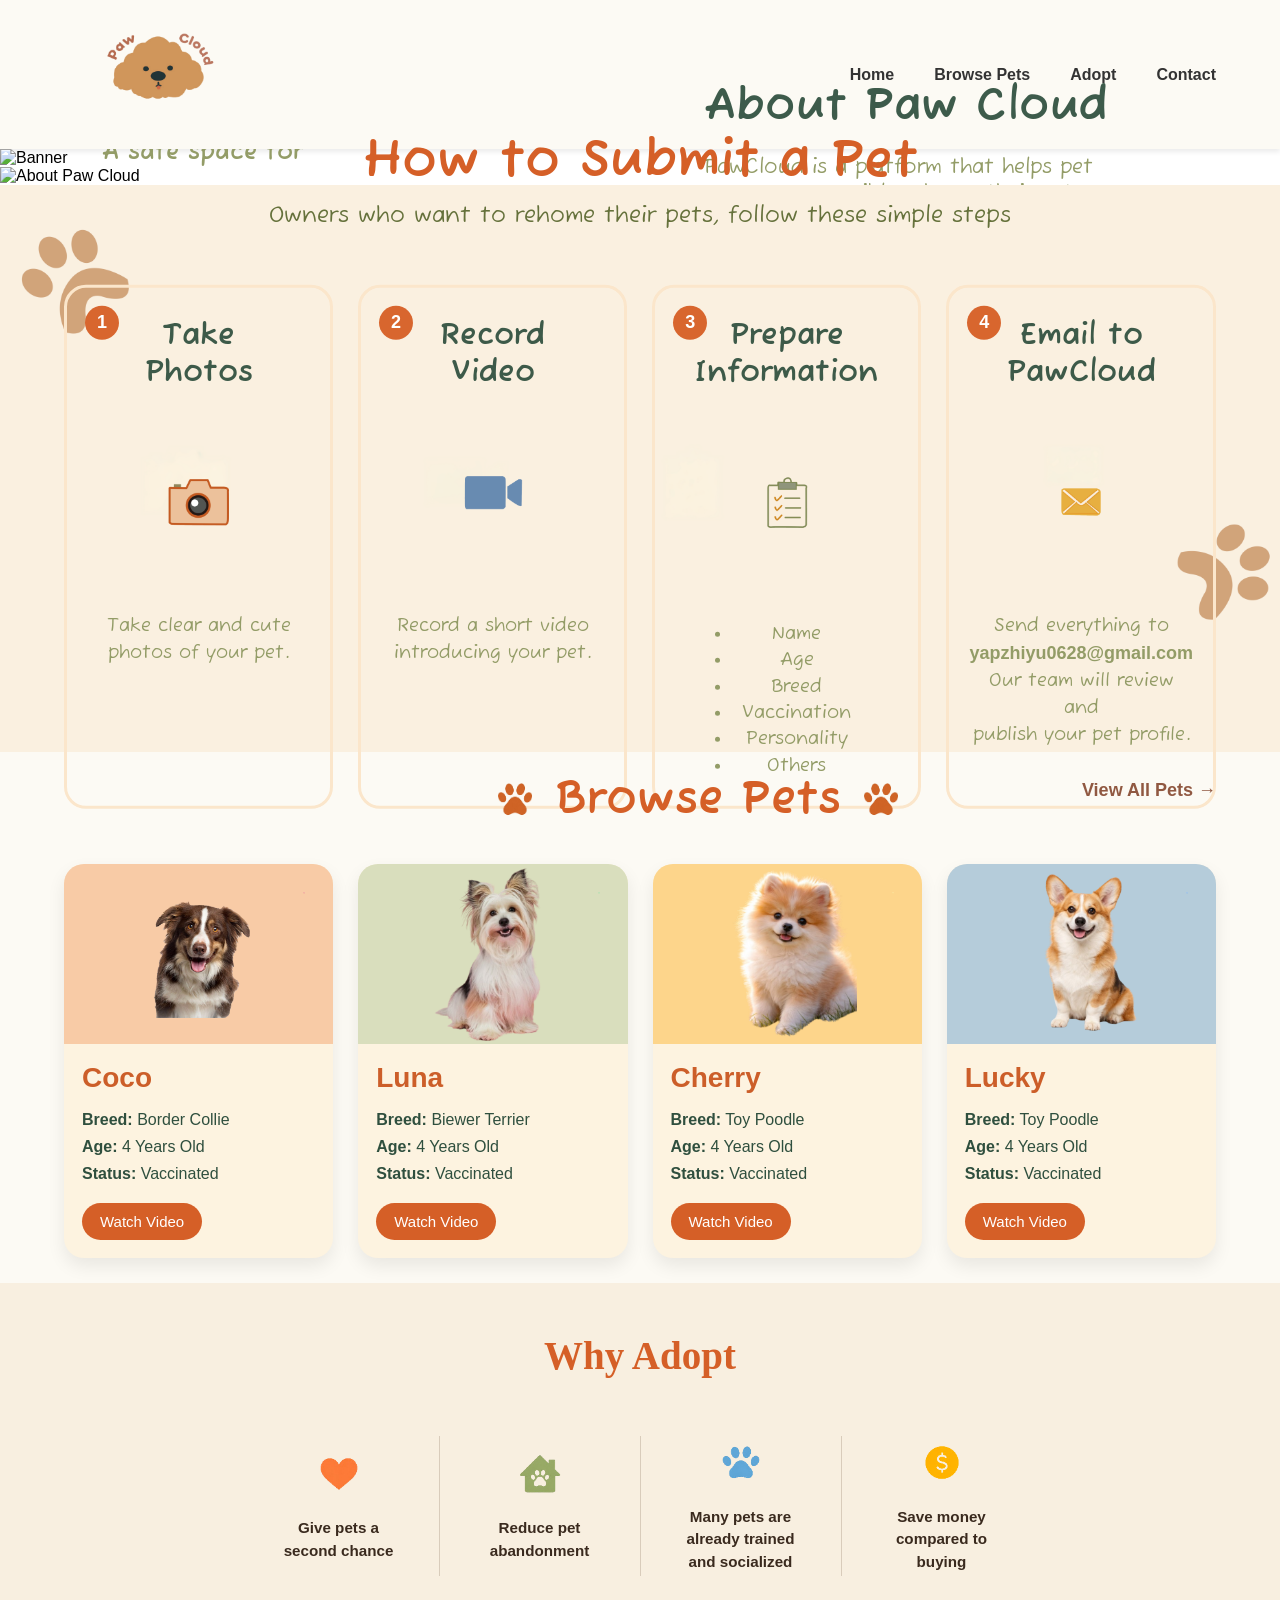
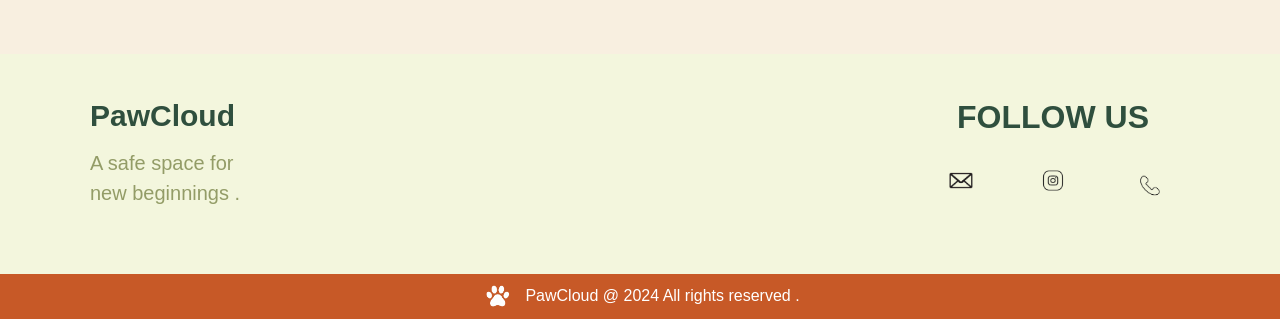
==== index.html @ f356505a "Update index.html" ====
<!doctype html>
<html lang="en">
<head>
	<meta charset="utf-8"/>
    <meta name="viewport" content="width=device-width, initial-scale=1.0">
	<link href="https://fonts.googleapis.com/css2?family=Fuzzy+Bubbles:wght@400;700&family=Rubik+Bubbles&display=swap" rel="stylesheet">
	<title>Paw Cloud</title>
   <link rel="stylesheet" href="Style.css">
</head>

<body>
<header>

    <div class="logo">
        <img src="LOGO.png" alt="logo">
    </div>
    <nav>
        <ul>
            <li><a href="#home">Home</a></li>
            <li><a href="#about">Browse Pets</a></li>
            <li><a href="#adopt">Adopt</a></li>
            <li><a href="#contact">Contact</a></li>
        </ul>
    </nav>
</header>

<!---------- First Part ----------!>
 <section class="hero" id="home">
    <img src="Banner.jpg" alt="Banner" class="hero-image">
    <div class="hero-content">
        <h1>Paw Cloud</h1>
        <p>A safe space for <br/>new beginnings.</p>
        <div class="hero-btn">
            <a href="#" class="browse-btn">Browse Pets</a>
            <a href="mailto:yapzhiyu0628@gmail.com" class="submit-btn">Submit a Pet</a>
        </div>
    </div>
</section>

<!---------- Second Part ----------!>
<section class="about"id="about">
    <img src="Second.jpg" alt="About Paw Cloud">
    <div class="about-content">
        <h2>About Paw Cloud</h2>
        <p>
            PawCloud is a platform that helps pet<br/>
			owners responsibly rehome their pets.<br/>
			Instead of abandoning pets , we help<br/>
			connect them to new loving families.
        </p>
    </div>
</section>

<!---------- Third Part ----------!>
<section class="submit-pet" id="adopt">
    <img src="Third.png" alt="Submit Background" class="submit-bg">

    <div class="submit-content">
        <h2>How to Submit a Pet</h2>
        <p class="subtitle">
            Owners who want to rehome their pets, follow these simple steps
        </p>

        <div class="submit-cards">
            <div class="submit-card">
                <div class="step">1</div>
                <h3>Take<br>Photos</h3>
                <img src="camera.png" alt="Camera">
                <p>
                    Take clear and cute<br/>
					photos of your pet.
                </p>

            </div>

            <div class="submit-card">
                <div class="step">2</div>
                <h3>Record<br>Video</h3>
                <img src="video.png" alt="Video">
                <p>
                    Record a short video<br/>
					introducing your pet.
                </p>
            </div>

            <div class="submit-card">
                <div class="step">3</div>
                <h3>Prepare<br>Information</h3>
                <img src="form.png" alt="Form">
                <ul>
                    <li>Name</li>
                    <li>Age</li>
                    <li>Breed</li>
                    <li>Vaccination</li>
                    <li>Personality</li>
                    <li>Others</li>
                </ul>
            </div>

            <div class="submit-card">
                <div class="step">4</div>
                <h3>Email to<br/>PawCloud</h3>
                <img src="email.png" alt="Email">
                <p class="email">
                    Send everything to
                    <br/>
					<a href="mailto:yapzhiyu0628@gmail.com">
                    yapzhiyu0628@gmail.com</a>
                </p>

                <p>
                    Our team will review and<br/>
					publish your pet profile.
                </p>
            </div>

        </div>
    </div>
</section>

<!---------- Fourth Part ----------!>
<section class="browse-pets">
<div class="browse-container">
    <div class="browse-header">
        <div class="title">
            <img src="paw.png" alt="paw">
            <h2>Browse Pets</h2>
            <img src="paw.png" alt="paw">
        </div>

        <a href="allpets.html" class="view-all">
            View All Pets →
        </a>
    </div>

    <div class="pet-container">

        <div class="pet-card">
            <div class="pet-image coco">
                <img src="heart1.png" class="love-icon" alt="love">
                <img src="coco.png" class="dog-img" alt="Coco">
            </div>

            <div class="pet-info">
                <h3>Coco</h3>
                <p><strong>Breed:</strong> Border Collie</p>
                <p><strong>Age:</strong> 4 Years Old</p>
                <p><strong>Status:</strong> Vaccinated</p>
                <a href="YOUR_VIDEO_LINK" target="_blank" class="watch-btn">
                    Watch Video
                </a>				
            </div>
        </div>

        <div class="pet-card">
            <div class="pet-image luna">

                <img src="heart2.png" class="love-icon" alt="love">
                <img src="luna.png" class="dog-img" alt="Luna">
            </div>

            <div class="pet-info">
                <h3>Luna</h3>
                <p><strong>Breed:</strong> Biewer Terrier</p>
                <p><strong>Age:</strong> 4 Years Old</p>
                <p><strong>Status:</strong> Vaccinated</p>
                <a href="YOUR_VIDEO_LINK" target="_blank" class="watch-btn">
                    Watch Video
                </a>				
            </div>
        </div>

        <div class="pet-card">
            <div class="pet-image beary">
                <img src="heart3.png" class="love-icon" alt="love">
                <img src="beary.png" class="dog-img" alt="beary">
            </div>

            <div class="pet-info">
                <h3>Cherry</h3>
                <p><strong>Breed:</strong> Toy Poodle</p>
                <p><strong>Age:</strong> 4 Years Old</p>
                <p><strong>Status:</strong> Vaccinated</p>
                <a href="https://youtu.be/uJPkQ1cREfA?si=dCvbia35GSRGeK9K" target="_blank" class="watch-btn">
                    Watch Video
                </a>
            </div>
        </div>

        <div class="pet-card">
            <div class="pet-image lucky">
                <img src="heart4.png" class="love-icon" alt="love">
                <img src="lucky.png" class="dog-img" alt="Lucky">
            </div>

            <div class="pet-info">
                <h3>Lucky</h3>
                <p><strong>Breed:</strong> Toy Poodle</p>
                <p><strong>Age:</strong> 4 Years Old</p>
                <p><strong>Status:</strong> Vaccinated</p>
                <a href="YOUR_VIDEO_LINK" target="_blank" class="watch-btn">
                    Watch Video
                </a>				
            </div>

        </div>
		</div>
    </div>
</section>

<!---------- Fifth Part ----------!>
<section class="why-adopt-section">
    <h2 class="why-adopt-title">Why Adopt</h2>

    <div class="reasons-row">

      <div class="reason-card">
        <div class="icon-wrap icon-heart">
          <img src="Love.png" alt="Heart icon" class="reason-icon"/>
        </div>
        <p class="reason-text">Give pets a<br/>second chance</p>
      </div>

      <div class="divider"></div>
	  
      <div class="reason-card">
        <div class="icon-wrap icon-house">
          <img src="Home.png" alt="Home icon" class="reason-icon"/>
        </div>
        <p class="reason-text">Reduce pet<br/>abandonment</p>
      </div>

      <div class="divider"></div>
	  
      <div class="reason-card">
        <div class="icon-wrap icon-paw">
          <img src="paws.png" alt="Paw icon" class="reason-icon"/>
        </div>
        <p class="reason-text">
			Many pets are<br/>
			already trained<br/>
			and socialized
		</p>
      </div>

      <div class="divider"></div>

      <div class="reason-card">
        <div class="icon-wrap icon-money">
          <img src="money.png" alt="Money icon" class="reason-icon"/>
        </div>
        <p class="reason-text">Save money<br/>compared to<br/>buying</p>
      </div>

    </div>
  </section>
  
<!---------- Footer Part ----------!>
<footer id="contact">
    <div class="footer-content">

        <div class="footer-left">
            <h2>PawCloud</h2>
            <p>
                A safe space for<br>
                new beginnings .
            </p>
        </div>

        <div class="footer-right">
            <h3>FOLLOW US</h3>
            <div class="social-icons">
                <a href="mailto:yapzhiyu0628@gmail.com">
                    <img src="mail.png" alt="Email">
                </a>
                <a href="https://www.instagram.com/paw.cloud" target="_blank">
                    <img src="insta.png" alt="Instagram">
                </a>
                <a href="tel:+601153580123">
                    <img src="phone.png" alt="Phone">
                </a>
            </div>
        </div>
    </div>

    <div class="copyright">
        <img src="Footer.png" alt="paw">
        <p>PawCloud @ 2024 All rights reserved .</p>
    </div>
</footer>

</body>
</html>
---- Style.css ----
*{
    margin:0;
    padding:0;
    box-sizing:border-box;
    font-family:'Poppins',sans-serif;
}

body{
	font-family:'Fuzzy Bubbles',cursive;
}

header{
    width:100%;
    display:flex;
    justify-content:space-between;
    align-items:center;
    padding:2px 5%;
    background:#FCFAF4;
    position:sticky;
    box-shadow:0 3px 5px rgba(0,0,0,.08);
}

.logo img{
    width:200px;
}

nav ul{
    display:flex;
    list-style:none;
}

nav ul li{
    margin-left:40px;
}

nav ul li a{
    text-decoration:none;
    color:#333;
    font-weight:600;
    transition:.3s;
}

nav ul li a:hover{
    color:#D97706;
}





/* ===================== */
/*   HERO                */
/* ===================== */

.hero{ 
	position: relative;
	width: 100%; 
	overflow: hidden; }

.hero-image{ 
	width: 100%;
	height: auto;
	display: block; }

.hero-content{ 
	position: absolute; 
	top: 50%; 
	left: 8%; 
	transform: translateY(-50%);
	color: white; max-width: 450px; 
}

.hero h1{
	font-family:"Rubik Bubbles", cursive;
	font-style:bold;
	color:#CA6028;
    font-size: 70px;
    margin-bottom: 20px;
}

.hero p{
    font-family:'Fuzzy Bubbles',cursive;
	font-weight:700;
	color:#939C67;
    font-size: 24px;
    margin-bottom: 35px;
    line-height: 1.;
}

.hero-btn{
    display: flex;
    gap: 20px;
}

.browse-btn{
    background:#FFD668;
    color:#444;
    padding:15px 35px;
    border-radius:40px;
    font-size:18px;
    font-weight:600;
    transition:.3s;
}

.browse-btn:hover{
    transform:translateY(-3px);
    background:#ffcb43;
}

.submit-btn{
    background:#FFD668;
    color:#444;
    padding:15px 35px;
    border-radius:40px;
    font-size:18px;
    font-weight:600;
    transition:.3s;
}

.submit-btn:hover{
    transform:translateY(-3px);
    background:#ffcb43;
}

/* ===================== */
/*   About               */
/* ===================== */


.about{
    position:relative;
    width:100%;
}

.about img{
    width:100%;
    display:block;
}

.about-content{
    position:absolute;
    top:50%;
    right:10%;
    transform:translateY(-50%);
    width:35%;
}

.about-content h2{
    font-family:'Fuzzy Bubbles',cursive;	
    font-size:45px;
    color:#2F4F3EEE;
    margin-bottom:20px;
}

.about-content p{
    font-family:'Fuzzy Bubbles',cursive;
    font-size:20px;
    line-height:1.3;
    color:#939C67;
    margin-bottom:15px;
}



/* ===================== */
/*     How To Submit     */
/* ===================== */

.submit-pet{
    position:relative;
    width:100%;
}

.submit-bg{
    width:100%;
    margin-left:0;
    display:block;
}

.submit-content{
    position:absolute;
    top:50%;
    left:50%;
    transform:translate(-50%,-50%);
    width:92%;
    text-align:center;
}

.submit-content h2{
    font-family:'Fuzzy Bubbles',cursive;
    font-size:56px;
    color:#D55F27;
    margin-bottom:10px;
}

.subtitle{
    font-family:'Fuzzy Bubbles',cursive;
    font-size:22px;
    color:#65713B;
    margin-bottom:40px;
}

/* 卡片 */

.submit-cards{
    display:flex;
    justify-content:center;
    gap:28px;
}

.submit-card{
    position:relative;
    width:24%;
    min-height:400px;
    border:3px solid #FBE6CB;
    border-radius:25px;
    padding:22px 25px 28px;
    background:transparent;
    transition:.3s;

    display:flex;
    flex-direction:column;
    align-items:center;
}

.submit-card:hover{
    transform:translateY(-8px);
}

/* 数字 */

.step{
    position:absolute;
    top:18px;
    left:18px;
    width:46px;
    height:46px;
    background:#D8662E;
    color:#fff;
    border-radius:50%;
    display:flex;
    justify-content:center;
    align-items:center;
    font-size:24px;
    font-weight:bold;
}

/* 标题 */

.submit-card h3{
    font-family:'Fuzzy Bubbles',cursive;
    color:#2F4F3E;
    font-size:31px;
    line-height:1.25;
    margin-top:6px;
    margin-bottom:0;
}

/* 图标 */

.submit-card img{
    width:180px;
    height:180px;
    object-fit:contain;
    display:block;
    margin:-12px auto -10px;
}

/* 内文 */

.submit-card p{
    font-family:'Fuzzy Bubbles',cursive;
    color:#939C67;
    font-size:18px;
    line-height:1.45;
    margin:0;
}

/* Email */

.email{
    margin-top:0;
    margin-bottom:10px;
}

.email a{
    color:#939C67;
    font-weight:bold;
    text-decoration:none;
}

.email a:hover{
    text-decoration:underline;
}

/* List */

.submit-card ul{
    width:170px;
    margin-top:-5px;
    padding-left:20px;
    text-align:left;
    color:#939C67;
    font-family:'Fuzzy Bubbles',cursive;
    font-size:18px;
    line-height:1.5;
}

.submit-card li{
    margin-bottom:3px;
}

/* ===================== */
/*      Browse Pets      */
/* ===================== */
.browse-pets{
	background:#FCFAF4;
    width:100%;
    font-family:'Fuzzy Bubbles',cursive;
}

.browse-container{
    width:90%;
    margin:auto;
}

.browse-header{
    position:relative;
    display:flex;
    justify-content:center;
    align-items:center;
    margin-bottom:35px;
}

.title{
    display:flex;
    justify-content:center;
    align-items:center;
    gap:15px;

    padding-top:20px;
}

.title img{
    width:50px;
}

.title h2{
    font-family:'Fuzzy Bubbles',cursive;
    font-size:46px;
    color:#D55F27;
}

.view-all{
    position:absolute;
    right:0;
    text-decoration:none;
    color:#905841;
    font-size:18px;
    font-weight:bold;
    transition:.3s;
}

.view-all:hover{
    color:#D55F27;
}

.pet-container{
    display:flex;
    justify-content:space-between;
    gap:25px;
	padding-bottom:25px;
}

.pet-card{
    width:100%;
    background:#FDF3E0;
    border-radius:20px;
    transition:.3s;
    box-shadow:0 8px 18px rgba(0,0,0,.08);
	overflow:hidden;
}

.pet-card:hover{
    transform:translateY(-8px);
}

.pet-image{
    position:relative;
    height:180px;
    display:flex;
    justify-content:center;
    align-items:center;
	overflow:visible;
}

.coco{
    background:#F8CBA6;
}

.luna{
    background:#D9DEBD;
}

.beary{
    background:#FDD58B;
}

.lucky{
    background:#B5CCDA;
}

.dog-img{
    width:140px;
	position:relative;
	z-index:1;
}

.love-icon{
    position:absolute;
    top:15px;
    right:15px;
    width:28px;
    height:28px;
    z-index:20;
}

.pet-info{
    padding:18px;
}

.pet-info h3{
    color:#CC5E29;
    font-size:28px;
    margin-bottom:12px;
}

.pet-info p{
    color:#2F4F3E;
    font-size:16px;
    line-height:1.7;
}

.watch-btn{
    display:inline-block;
    margin-top:15px;
    background:#D55F27;
    color:white;
    padding:10px 18px;
    text-decoration:none;
    border-radius:30px;
    font-size:15px;
    transition:.3s;
}

.watch-btn:hover{
    background:#B94D1B;
}

/* ===================== */
/*       Why Adopt       */
/* ===================== */
.why-adopt-section {  
	background-color: #F8EFE0; 
	padding: 50px 60px 60px;
	}

.why-adopt-title {
	font-family:"Fuzzy Bubble", cursive;
	font-size:39px; 
	color:#D55F27; 
	text-align:center; 
	margin-bottom:40px; 
	}

.reasons-row {  
	display: flex; 
	align-items:center;
	justify-content:center; 
	gap: 0;
	}

.reason-card { 
	display: flex; 
	flex-direction: column;
	align-items: center; 
	justify-content: flex-start; 
	gap: 18px; 
	padding: 20px 40px; 
	text-align: center; 
	flex: 1; 
	max-width: 200px;
	}

.icon-wrap {
	width:100%;
	height:50px; 
	border-radius:50%;
	display:flex; 
	align-items: center; 
	justify-content: center;
	}

.reason-icon {
	width:250%;
	object-fit: contain;

	}

.reason-text {
	font-family: 'Nunito', sans-serif;
	font-size: 0.95rem;
	font-weight: 700;
	color: #3a2a1e;
	line-height: 1.5;
	}
	
.divider {
	width: 1px;
	height: 140px;
	background-color: #d9ccbb;
	flex-shrink: 0;
	}
	
/* ===================== */
/*        Footer         */
/* ===================== */	
footer{
    width:100%;
    margin-top:0;
}

.footer-content{
    background:#F3F6DD;
    display:flex;
    justify-content:space-between;
    align-items:flex-start;
    padding:45px 90px;
}

.footer-left h2{
    color:#2F4F3E;
    font-size:30px;
    margin-bottom:15px;
}

.footer-left p{
    color:#939C67;
    font-size:20px;
    line-height:1.5;
}

.footer-right{
    text-align:center;
}

.footer-right h3{
    color:#2F4F3E;
    font-size:32px;
}

.social-icons{
    display:flex;
    gap:2px;
    justify-content:center;
}

.social-icons img{
    width:90px;
   transition:.3s;
}

.social-icons img:hover{
    transform:scale(1.15);
}

.copyright{
    background:#C75927;
    height:45px;
    display:flex;
    justify-content:center;
    align-items:center;
    gap:10px;
}

.copyright img{
    width:35px;
}

.copyright p{
    color:white;
    font-size:16px;
}

*{
    margin:0;
    padding:0;
    box-sizing:border-box;
    font-family:'Poppins',sans-serif;
}

body{
	font-family:'Fuzzy Bubbles',cursive;
}

header{
    width:100%;
    display:flex;
    justify-content:space-between;
    align-items:center;
    padding:2px 5%;
    background:#FCFAF4;
    position:sticky;
    box-shadow:0 3px 5px rgba(0,0,0,.08);
}

.logo img{
    width:200px;
}

nav ul{
    display:flex;
    list-style:none;
}

nav ul li{
    margin-left:40px;
}

nav ul li a{
    text-decoration:none;
    color:#333;
    font-weight:600;
    transition:.3s;
}

nav ul li a:hover{
    color:#D97706;
}



/* ===================== */
/*    allpet   */
/* ===================== */



/* ===================== */
/*   HERO                */
/* ===================== */


.hero{
    position: relative;
    width: 100%;
    overflow: hidden;
}

.hero-image{
    width: 100%;
    height: auto;
    display: block;
}

.hero-content{
    position: absolute;
    top: 50%;
    left: 8%;
    transform: translateY(-50%);
    color: white;
    max-width: 450px;
}

.hero h1{
	font-family:"Rubik Bubbles", cursive;
	font-style:bold;
	color:#CA6028;
    font-size: 70px;
    margin-bottom: 20px;
}

.hero p{
    font-family:'Fuzzy Bubbles',cursive;
	font-weight:700;
	color:#939C67;
    font-size: 24px;
    margin-bottom: 35px;
    line-height: 1.;
}

.hero-btn{
    display: flex;
    gap: 20px;
}

.browse-btn{
    background:#FFD668;
    color:#444;
    padding:15px 35px;
    border-radius:40px;
    font-size:18px;
    font-weight:600;
    transition:.3s;
}

.browse-btn:hover{
    transform:translateY(-3px);
    background:#ffcb43;
}

.submit-btn{
    background:#FFD668;
    color:#444;
    padding:15px 35px;
    border-radius:40px;
    font-size:18px;
    font-weight:600;
    transition:.3s;
}

.submit-btn:hover{
    transform:translateY(-3px);
    background:#ffcb43;
}

/* ===================== */
/*   About               */
/* ===================== */
.about{
    position:relative;
    width:100%;
}

.about img{
    width:100%;
    display:block;
}

.about-content{
    position:absolute;
    top:50%;
    right:10%;
    transform:translateY(-50%);
    width:35%;
}

.about-content h2{
    font-family:'Fuzzy Bubbles',cursive;	
    font-size:45px;
    color:#2F4F3EEE;
    margin-bottom:20px;
}

.about-content p{
    font-family:'Fuzzy Bubbles',cursive;
    font-size:20px;
    line-height:1.3;
    color:#939C67;
    margin-bottom:15px;
}

/* ===================== */
/*     How To Submit     */
/* ===================== */
.submit-pet{
    position:relative;
    width:100%;
}

.submit-bg{
    width:100%;
    display:block;
}

.submit-content{
    position:absolute;
    top:50%;
    left:50%;
    transform:translate(-50%,-50%);
    width:90%;
    text-align:center;
}

.submit-content h2{
    font-family:'Fuzzy Bubbles',cursive;
    font-size:52px;
    color:#D55F27;
    margin-bottom:8px;
}

.subtitle{
    font-family:'Fuzzy Bubbles',cursive;
    font-size:22px;
    color:#65713B;
    margin-bottom:55px;
}

.submit-cards{
    display:flex;
    justify-content:space-between;
    gap:25px;
}

.submit-card{
    position:relative;
    width:24%;
    border:3px solid #FBE6CB;
    border-radius:22px;
    padding:25px 20px;
    background:transparent;
    transition:.3s;
}

.submit-card:hover{
    transform:translateY(-8px);
}

.step{
    position:absolute;
    top:18px;
    left:18px;
    width:34px;
    height:34px;
    background:#D8662E;
    color:white;
    border-radius:50%;
    display:flex;
    justify-content:center;
    align-items:center;
    font-size:18px;
    font-weight:bold;
}

.submit-card h3{
    font-family:'Fuzzy Bubbles',cursive;
    color:#2F4F3EEE;
    font-size:30px;
    margin-top:5px;
    margin-bottom:20px;
}

.submit-card img{
    width:100px;
    display:block;
    margin:0 auto 20px;
}

.submit-card p{
    font-family:'Fuzzy Bubbles',cursive;
    color:#939C67;
    font-size:18px;
    line-height:1.5;
}

.email{
    margin-bottom:12px;
}

.email a{
    color:#939C67;
	font-weight:bold;
	text-decoration:none;
}

.email a:hover{
	text-decoration:underline;
}

.submit-card ul{
    width:150px;
    margin:10px auto 0;
    text-align:center;
    color:#939C67;
    font-family:'Fuzzy Bubbles',cursive;
    font-size:18px;
    line-height:1.3;
}

.submit-card li{
    margin-bottom:3px;
	font-family:'Fuzzy Bubbles',cursive;
}

/* ===================== */
/*      Browse Pets      */
/* ===================== */
.browse-pets{
	background:#FCFAF4;
    width:100%;
    font-family:'Fuzzy Bubbles',cursive;
}

.browse-container{
    width:90%;
    margin:auto;
}

.browse-header{
    display:flex;
    justify-content:space-between;
    align-items:center;
    margin-bottom:35px;
}

.title{
	padding-top:20px;
	padding-left:37%;
    display:flex;
    align-items:center;
    gap:15px;
    font-family:'Fuzzy Bubbles',cursive;
}

.title img{
    width:50px;
}

.title h2{
    font-family:'Fuzzy Bubbles',cursive;
    font-size:46px;
    color:#D55F27;
}

.view-all{
    text-decoration:none;
    color:#905841;
    font-size:18px;
    font-weight:bold;
    transition:.3s;
}

.view-all:hover{
    color:#D55F27;
}

.pet-container{
    display:flex;
    justify-content:space-between;
    gap:25px;
	padding-bottom:25px;
}

.pet-card{
    width:100%;
    background:#FDF3E0;
    border-radius:20px;
    transition:.3s;
    box-shadow:0 8px 18px rgba(0,0,0,.08);
	overflow:hidden;
}

.pet-card:hover{
    transform:translateY(-8px);
}

.pet-image{
    position:relative;
    height:180px;
    display:flex;
    justify-content:center;
    align-items:center;
	overflow:visible;
}

.coco{
    background:#F8CBA6;
}

.luna{
    background:#D9DEBD;
}

.beary{
    background:#FDD58B;
}

.lucky{
    background:#B5CCDA;
}

.dog-img{
    width:140px;
	position:relative;
	z-index:1;
}

.love-icon{
    position:absolute;
    top:15px;
    right:15px;
    width:28px;
    height:28px;
    z-index:20;
}

.pet-info{
    padding:18px;
}

.pet-info h3{
    color:#CC5E29;
    font-size:28px;
    margin-bottom:12px;
}

.pet-info p{
    color:#2F4F3E;
    font-size:16px;
    line-height:1.7;
}

.watch-btn{
    display:inline-block;
    margin-top:15px;
    background:#D55F27;
    color:white;
    padding:10px 18px;
    text-decoration:none;
    border-radius:30px;
    font-size:15px;
    transition:.3s;
}

.watch-btn:hover{
    background:#B94D1B;
}

/* ===================== */
/*       Why Adopt       */
/* ===================== */
.why-adopt-section {  
	background-color: #F8EFE0; 
	padding: 50px 60px 60px;
	}

.why-adopt-title {
	font-family:"Fuzzy Bubble", cursive;
	font-size:39px; 
	color:#D55F27; 
	text-align:center; 
	margin-bottom:40px; 
	}

.reasons-row {  
	display: flex; 
	align-items:center;
	justify-content:center; 
	gap: 0;
	}

.reason-card { 
	display: flex; 
	flex-direction: column;
	align-items: center; 
	justify-content: flex-start; 
	gap: 18px; 
	padding: 20px 40px; 
	text-align: center; 
	flex: 1; 
	max-width: 200px;
	}

.icon-wrap {
	width:100%;
	height:50px; 
	border-radius:50%;
	display:flex; 
	align-items: center; 
	justify-content: center;
	}

.reason-icon {
	width:250%;
	object-fit: contain;

	}

.reason-text {
	font-family: 'Nunito', sans-serif;
	font-size: 0.95rem;
	font-weight: 700;
	color: #3a2a1e;
	line-height: 1.5;
	}
	
.divider {
	width: 1px;
	height: 140px;
	background-color: #d9ccbb;
	flex-shrink: 0;
	}
	
/* ===================== */
/*        Footer         */
/* ===================== */	
footer{
    width:100%;
    margin-top:0;
}

.footer-content{
    background:#F3F6DD;
    display:flex;
    justify-content:space-between;
    align-items:flex-start;
    padding:45px 90px;
}

.footer-left h2{
    color:#2F4F3E;
    font-size:30px;
    margin-bottom:15px;
}

.footer-left p{
    color:#939C67;
    font-size:20px;
    line-height:1.5;
}

.footer-right{
    text-align:center;
}

.footer-right h3{
    color:#2F4F3E;
    font-size:32px;
}

.social-icons{
    display:flex;
    gap:2px;
    justify-content:center;
}

.social-icons img{
    width:90px;
   transition:.3s;
}

.social-icons img:hover{
    transform:scale(1.15);
}

.copyright{
    background:#C75927;
    height:45px;
    display:flex;
    justify-content:center;
    align-items:center;
    gap:10px;
}

.copyright img{
    width:35px;
}

.copyright p{
    color:white;
    font-size:16px;
}






/* ===================== */
/*      allpets.html     */
/* ===================== */	
.allpets-bg{
    position:fixed;
    top:0;
    left:0;
    width:100%;
    height:100%;
    object-fit:cover;
    z-index:-1;
}

.allpets{
    width:90%;
    margin:auto;
    padding:30px 0 70px;
    font-family:'Fuzzy Bubbles',cursive;
}

.top-back{
    display:flex;
    justify-content:flex-end;
    margin-bottom:20px;
}

.top-back a{
    text-decoration:none;
    color:#8B5A2B;
    font-size:20px;
    font-weight:bold;
    transition:.3s;
}

.top-back a:hover{
    color:#D55F27;
}

.allpets-title{
    display:flex;
    justify-content:center;
    align-items:center;
    gap:15px;
}

.allpets-title img{
    width:42px;
}

.allpets-title h1{
    font-size:50px;
    color:#D55F27;
    margin:0;
    font-family:'Fuzzy Bubbles',cursive;
}

.allpets-subtitle{
    display:flex;
    justify-content:center;
    align-items:center;
    gap:10px;
    margin-top:12px;
    margin-bottom:35px;
    color:#65713B;
    font-size:22px;
}

.allpets-subtitle img{
    width:22px;
}

/* ===================== */
/*      search bar       */
/* ===================== */	

.search-bar{
    width:420px;
    height:52px;
    margin:0 auto 55px;
    background:white;
    border-radius:35px;
    display:flex;
    align-items:center;
    padding:0 20px;
    box-shadow:0 5px 15px rgba(0,0,0,.08);
}

.search-bar img{
    width:23px;
    margin-right:12px;
}

.search-bar input{
    border:none;
    outline:none;
    background:transparent;
    width:100%;
    font-family:'Fuzzy Bubbles',cursive;
    font-size:17px;
}

/* ===================== */
/*         card          */
/* ===================== */	

.allpet-container{
    display:grid;
    grid-template-columns:repeat(4,1fr);
    gap:35px;
}

.allpet-container .pet-card{
    background:#FDF3E0;
    border-radius:22px;
    overflow:hidden;
    transition:.35s;
    box-shadow:0 8px 18px rgba(0,0,0,.08);
}

.allpet-container .pet-card:hover{
    transform:translateY(-8px);
}

.allpet-container .pet-image{
    height:190px;
    position:relative;
    display:flex;
    justify-content:center;
    align-items:center;
}

.allpet-container .dog-img{
    width:145px;
}

.allpet-container .love-icon{
    position:absolute;
    top:16px;
    right:16px;
    width:28px;
}

.allpet-container .pet-info{
    padding:20px;
}

.allpet-container .pet-info h3{
    color:#D55F27;
    font-size:28px;
    margin-bottom:10px;
}

.allpet-container .pet-info p{
    color:#2F4F3E;
    line-height:1.7;
    font-size:16px;
}

.allpet-container .watch-btn{
    display:inline-block;
    margin-top:18px;
    background:#D55F27;
    color:white;
    text-decoration:none;
    padding:10px 22px;
    border-radius:30px;
    transition:.3s;
}

.allpet-container .watch-btn:hover{
    background:#B94D1B;
}






















/* ===================== */
/*      Mobile Version   */
/* ===================== */

@media screen and (max-width:768px){

/* Header */
header{
    flex-direction:column;
    padding:15px;
}

.logo img{
    width:140px;
}

nav ul{
    flex-wrap:wrap;
    justify-content:center;
    gap:15px;
}

nav ul li{
    margin:0;
}

nav ul li a{
    font-size:15px;
}


.hero{
    background:url("Phone 1-01.jpg") center center/cover no-repeat;
    min-height:100vh;
}

.hero-image{
    display:none;
}

.hero-content{
    position:absolute;
    top:65%;
    left:50%;
    transform:translate(-50%,-50%);
    width:90%;
    text-align:center;
}



.hero h1{
    font-size:48px;
}

.hero p{
    font-size:18px;
    margin-bottom:25px;
}

.hero-btn{
    flex-direction:column;
    align-items:center;
}

.browse-btn,
.submit-btn{
    width:220px;
    text-align:center;
}

/* About */

.about{
    position:relative;
    min-height:100vh;
    background:url("Phone 2-01.jpg") center top/cover no-repeat;
}

.about img{
    display:none;
}

.about-content{
    position:absolute;
    left:50%;
    bottom:90px;
    transform:translateX(-50%);
    width:90%;
    text-align:center;
}

.about-content h2{
    font-size:42px;
    margin-bottom:15px;
}

.about-content p{
    font-size:18px;
    line-height:1.7;
}
	
/* Submit */

.submit-pet{
    position:relative;
}

.submit-bg{
    display:none;
}

.submit-content{
    position:relative;
    transform:none;
    top:auto;
    left:auto;
    width:100%;
    padding:50px 20px;
    background:#FCF5E8;
}

.submit-content h2{
    font-size:38px;
}

.subtitle{
    font-size:18px;
    margin-bottom:30px;
}

.submit-cards{
    flex-direction:column;
    align-items:center;
}

.submit-card{
    width:95%;
    min-height:auto;
}

.submit-card img{
    width:120px;
    height:120px;
}

.submit-card h3{
    font-size:28px;
}

/* Browse Pets */

.browse-header{
    flex-direction:column;
    gap:20px;
}

.title{
    padding:0;
}

.title h2{
    font-size:36px;
}

.pet-container{
    flex-direction:column;
}

.pet-card{
    width:100%;
}

/* Why Adopt */

.why-adopt-section{
    padding:40px 20px;
}

.why-adopt-title{
    font-size:34px;
}

.reasons-row{
    display:flex;
    flex-direction:column;
    align-items:center;
}

.divider{
    display:none;
}

.reason-card{
    width:100%;
    max-width:320px;
    margin-bottom:45px;
}

.icon-wrap{
    width:150px !important;
    height:150px !important;
    margin:auto;
}

.reason-icon{
    width:150px !important;
    height:150px !important;
    display:block;
    object-fit:contain;
}

.reason-text{
    font-size:22px;
    line-height:1.5;
}
	
/* Footer */

.footer-content{
    flex-direction:column;
    align-items:center;
    text-align:center;
    padding:40px 20px;
}

.footer-right{
    margin-top:30px;
}

.social-icons img{
    width:70px;
}

.copyright{
    height:auto;
    padding:12px;
    flex-direction:column;
}

.copyright p{
    font-size:14px;
}

}
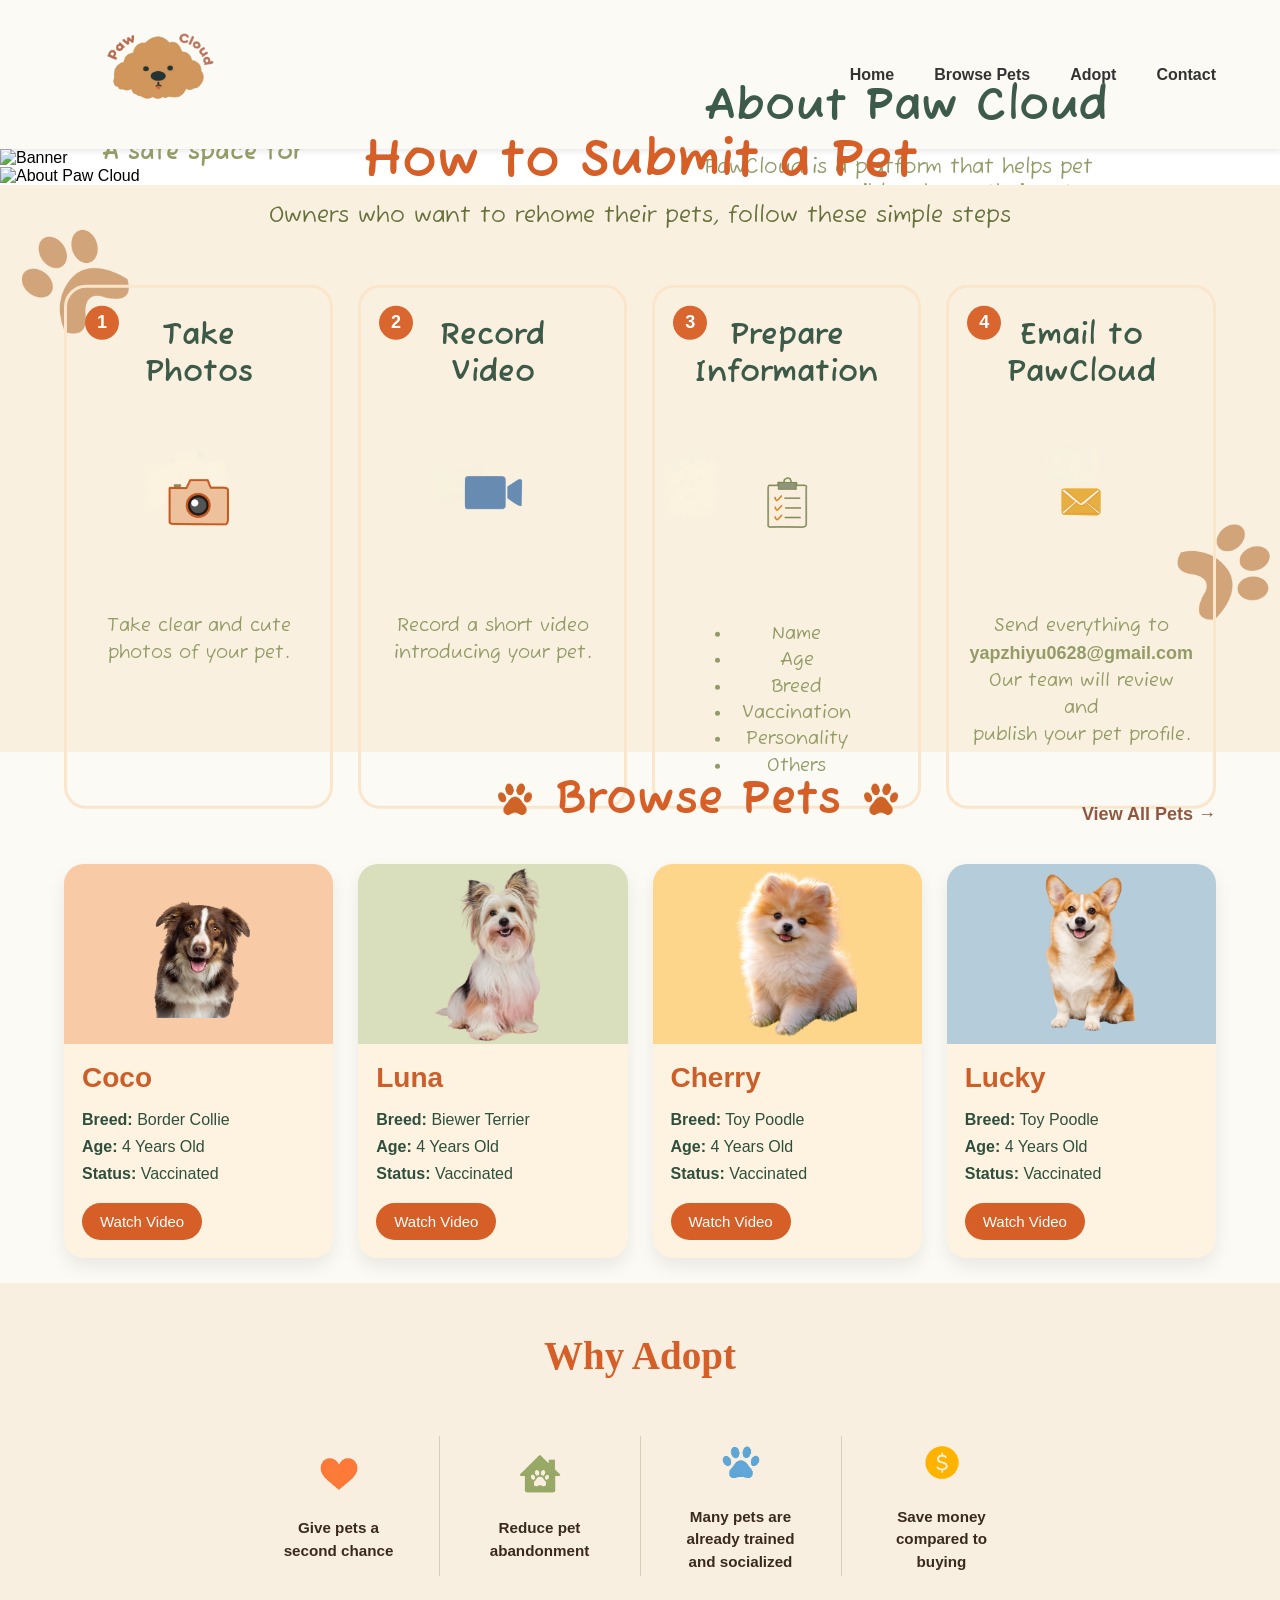
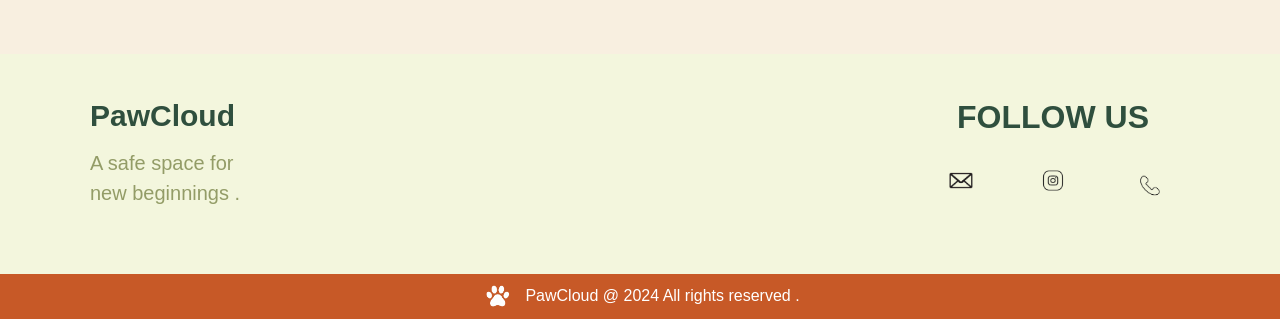
==== commit abb914a9: "Update index.html" ====
--- a/index.html
+++ b/index.html
@@ -137,7 +137,6 @@
 
         <div class="pet-card">
             <div class="pet-image coco">
-                <img src="heart1.png" class="love-icon" alt="love">
                 <img src="coco.png" class="dog-img" alt="Coco">
             </div>
 
@@ -154,8 +153,6 @@
 
         <div class="pet-card">
             <div class="pet-image luna">
-
-                <img src="heart2.png" class="love-icon" alt="love">
                 <img src="luna.png" class="dog-img" alt="Luna">
             </div>
 
@@ -172,7 +169,6 @@
 
         <div class="pet-card">
             <div class="pet-image beary">
-                <img src="heart3.png" class="love-icon" alt="love">
                 <img src="beary.png" class="dog-img" alt="beary">
             </div>
 
@@ -189,7 +185,6 @@
 
         <div class="pet-card">
             <div class="pet-image lucky">
-                <img src="heart4.png" class="love-icon" alt="love">
                 <img src="lucky.png" class="dog-img" alt="Lucky">
             </div>
 
--- a/Style.css
+++ b/Style.css
@@ -310,152 +310,145 @@
     margin-bottom:3px;
 }
 
-/* ===================== */
-/*      Browse Pets      */
-/* ===================== */
-.browse-pets{
+/* ===================== */ /* Browse Pets */ /* ===================== */ 
+.browse-pets{ 
 	background:#FCFAF4;
-    width:100%;
-    font-family:'Fuzzy Bubbles',cursive;
-}
+	width:100%; font-family:
+		'Fuzzy Bubbles',cursive; 
+} 
 
 .browse-container{
-    width:90%;
-    margin:auto;
-}
-
-.browse-header{
-    position:relative;
-    display:flex;
+	width:90%; 
+	margin:auto; 
+}
+.browse-header{ 
+	position:relative; 
+	display:flex; 
     justify-content:center;
-    align-items:center;
-    margin-bottom:35px;
-}
-
-.title{
-    display:flex;
-    justify-content:center;
-    align-items:center;
-    gap:15px;
-
-    padding-top:20px;
-}
+	align-items:center; 
+	margin-bottom:35px; 
+}
+.title{ 
+	display:flex; 
+	justify-content:center;
+	align-items:center;
+	gap:15px;
+	padding-top:20px;
+} 
 
 .title img{
-    width:50px;
-}
+	width:50px;
+} 
 
 .title h2{
-    font-family:'Fuzzy Bubbles',cursive;
-    font-size:46px;
-    color:#D55F27;
-}
+	font-family:'Fuzzy Bubbles',cursive; font-size:46px; color:#D55F27;
+
+} 
 
 .view-all{
-    position:absolute;
-    right:0;
-    text-decoration:none;
-    color:#905841;
-    font-size:18px;
-    font-weight:bold;
-    transition:.3s;
-}
-
-.view-all:hover{
-    color:#D55F27;
-}
+	position:absolute; right:0; top:80%;
+	transform:translateY(-50%);
+	text-decoration:none; color:#905841; 
+	font-size:18px; 
+	font-weight:bold; 
+	transition:.3s;
+} 
+
+.view-all:hover{ 
+	color:#D55F27; 
+} 
 
 .pet-container{
-    display:flex;
-    justify-content:space-between;
-    gap:25px;
+	display:flex;
+	justify-content:
+	space-between;
+	gap:25px;
 	padding-bottom:25px;
 }
 
-.pet-card{
-    width:100%;
-    background:#FDF3E0;
-    border-radius:20px;
-    transition:.3s;
-    box-shadow:0 8px 18px rgba(0,0,0,.08);
+.pet-card{ 
+	width:100%;
+	background:#FDF3E0;
+	border-radius:20px;
+	transition:.3s; 
+	box-shadow:0 8px 18px rgba(0,0,0,.08);
 	overflow:hidden;
-}
-
-.pet-card:hover{
-    transform:translateY(-8px);
-}
+} 
+
+.pet-card:hover{ 
+	transform:translateY(-8px);
+} 
 
 .pet-image{
-    position:relative;
-    height:180px;
-    display:flex;
-    justify-content:center;
-    align-items:center;
+	position:relative; 
+	height:180px; 
+	display:flex;
+	justify-content:center; 
+	align-items:center;
 	overflow:visible;
-}
+} 
 
 .coco{
-    background:#F8CBA6;
-}
+	background:#F8CBA6;
+} 
 
 .luna{
-    background:#D9DEBD;
-}
+	background:#D9DEBD;
+} 
 
 .beary{
-    background:#FDD58B;
-}
+	background:#FDD58B;
+} 
 
 .lucky{
-    background:#B5CCDA;
+	background:#B5CCDA;
 }
 
 .dog-img{
-    width:140px;
-	position:relative;
-	z-index:1;
-}
-
-.love-icon{
-    position:absolute;
-    top:15px;
-    right:15px;
-    width:28px;
-    height:28px;
-    z-index:20;
-}
+	width:140px; 
+	position:relative; 
+	z-index:1; 
+} 
+
+.love-icon{ 
+	position:absolute;
+	top:15px;
+	right:15px;
+	width:28px;
+	height:28px;
+	z-index:20;
+} 
 
 .pet-info{
-    padding:18px;
-}
+	padding:18px;
+} 
 
 .pet-info h3{
-    color:#CC5E29;
-    font-size:28px;
-    margin-bottom:12px;
+	color:#CC5E29; 
+	font-size:28px; 
+	margin-bottom:12px;
 }
 
 .pet-info p{
-    color:#2F4F3E;
-    font-size:16px;
-    line-height:1.7;
-}
-
-.watch-btn{
-    display:inline-block;
-    margin-top:15px;
-    background:#D55F27;
-    color:white;
-    padding:10px 18px;
-    text-decoration:none;
-    border-radius:30px;
-    font-size:15px;
-    transition:.3s;
-}
-
-.watch-btn:hover{
-    background:#B94D1B;
-}
+	color:#2F4F3E; 
+	font-size:16px; 
+	line-height:1.7;
+} 
+
+.watch-btn{ 
+	display:inline-block; 
+	margin-top:15px; 
+	background:#D55F27;
+	color:white;
+	padding:10px 18px;
+	text-decoration:none;
+	border-radius:30px;
+	font-size:15px;
+	transition:.3s; 
+} 
+
+.watch-btn:hover{ background:#B94D1B; }
+
 
 /* ===================== */
 /*       Why Adopt       */
@@ -1360,10 +1353,6 @@
 
 
 
-/* ===================== */
-/*      Mobile Version   */
-/* ===================== */
-
 @media screen and (max-width:768px){
 
 /* Header */
@@ -1390,6 +1379,7 @@
     font-size:15px;
 }
 
+/* Hero */
 
 .hero{
     background:url("Phone 1-01.jpg") center center/cover no-repeat;
@@ -1409,8 +1399,6 @@
     text-align:center;
 }
 
-
-
 .hero h1{
     font-size:48px;
 }
@@ -1428,7 +1416,6 @@
 .browse-btn,
 .submit-btn{
     width:220px;
-    text-align:center;
 }
 
 /* About */
@@ -1454,19 +1441,13 @@
 
 .about-content h2{
     font-size:42px;
-    margin-bottom:15px;
 }
 
 .about-content p{
     font-size:18px;
-    line-height:1.7;
-}
-	
+}
+
 /* Submit */
-
-.submit-pet{
-    position:relative;
-}
 
 .submit-bg{
     display:none;
@@ -1474,23 +1455,14 @@
 
 .submit-content{
     position:relative;
-    transform:none;
     top:auto;
     left:auto;
+    transform:none;
     width:100%;
     padding:50px 20px;
     background:#FCF5E8;
 }
 
-.submit-content h2{
-    font-size:38px;
-}
-
-.subtitle{
-    font-size:18px;
-    margin-bottom:30px;
-}
-
 .submit-cards{
     flex-direction:column;
     align-items:center;
@@ -1498,85 +1470,89 @@
 
 .submit-card{
     width:95%;
-    min-height:auto;
-}
-
-.submit-card img{
+}
+
+/* Browse Pets */
+
+.browse-header{
+    display:flex;
+    flex-direction:column;
+    align-items:center;
+    gap:15px;
+}
+
+.title{
+    padding:0;
+    width:100%;
+    justify-content:center;
+}
+
+.title h2{
+    font-size:36px;
+}
+
+.view-all{
+    position:static;
+    transform:none;
+    margin-top:8px;
+    text-align:center;
+}
+
+.pet-container{
+    flex-direction:column;
+}
+
+.pet-card{
+    width:100%;
+}
+
+/* Why Adopt */
+
+.why-adopt-section{
+    padding:40px 20px;
+}
+
+.why-adopt-title{
+    font-size:34px;
+}
+
+.reasons-row{
+    display:flex;
+    flex-direction:column;
+    align-items:center;
+}
+
+.divider{
+    display:none;
+}
+
+.reason-card{
+    width:100%;
+    max-width:320px;
+    margin-bottom:35px;
+}
+
+.icon-wrap{
     width:120px;
     height:120px;
-}
-
-.submit-card h3{
-    font-size:28px;
-}
-
-/* Browse Pets */
-
-.browse-header{
-    flex-direction:column;
-    gap:20px;
-}
-
-.title{
-    padding:0;
-}
-
-.title h2{
-    font-size:36px;
-}
-
-.pet-container{
-    flex-direction:column;
-}
-
-.pet-card{
-    width:100%;
-}
-
-/* Why Adopt */
-
-.why-adopt-section{
-    padding:40px 20px;
-}
-
-.why-adopt-title{
-    font-size:34px;
-}
-
-.reasons-row{
-    display:flex;
-    flex-direction:column;
-    align-items:center;
-}
-
-.divider{
-    display:none;
-}
-
-.reason-card{
-    width:100%;
-    max-width:320px;
-    margin-bottom:45px;
-}
-
-.icon-wrap{
-    width:150px !important;
-    height:150px !important;
-    margin:auto;
+    display:flex;
+    justify-content:center;
+    align-items:center;
+    margin:0 auto;
 }
 
 .reason-icon{
-    width:150px !important;
-    height:150px !important;
+    width:90px;
+    height:90px;
     display:block;
     object-fit:contain;
 }
 
 .reason-text{
-    font-size:22px;
+    font-size:20px;
     line-height:1.5;
 }
-	
+
 /* Footer */
 
 .footer-content{
@@ -1604,23 +1580,157 @@
     font-size:14px;
 }
 
-}
-
-
-
-
-
-
-
-
-
-
-
-
-
-
-
-
-
-
-
+
+
+	
+	.allpets{
+    width:92%;
+    margin:0 auto;
+    padding:20px 0 50px;
+}
+
+/* Background */
+.allpets-bg{
+    object-fit:cover;
+}
+
+/* Go Back */
+.top-back{
+    justify-content:center;
+    margin-bottom:25px;
+}
+
+.top-back a{
+    font-size:18px;
+}
+
+/* Title */
+.allpets-title{
+    display:flex;
+    justify-content:center;
+    align-items:center;
+    gap:10px;
+    flex-wrap:wrap;
+}
+
+.allpets-title img{
+    width:32px;
+}
+
+.allpets-title h1{
+    font-size:38px;
+    text-align:center;
+    line-height:1.2;
+}
+
+/* Subtitle */
+
+.allpets-subtitle{
+    display:flex;
+    justify-content:center;
+    align-items:center;
+    gap:8px;
+    margin-top:10px;
+    margin-bottom:25px;
+    flex-wrap:wrap;
+    font-size:18px;
+    text-align:center;
+}
+
+.allpets-subtitle img{
+    width:18px;
+}
+
+/* Search */
+
+.search-bar{
+    width:100%;
+    max-width:380px;
+    height:50px;
+    margin:0 auto 35px;
+    border-radius:30px;
+    padding:0 18px;
+}
+
+.search-bar img{
+    width:20px;
+    margin-right:10px;
+}
+
+.search-bar input{
+    font-size:16px;
+}
+	/* Cards Container */
+.allpet-container{
+    display:grid;
+    grid-template-columns:repeat(2, 1fr);
+    gap:18px;
+    width:100%;
+    margin:0 auto;
+}
+
+/* Card */
+.pet-card{
+    width:100%;
+    border-radius:18px;
+    overflow:hidden;
+}
+
+/* Image */
+	
+.pet-image{
+    position:relative;
+    height:160px;
+    overflow:hidden;
+}
+
+.pet-image img{
+    width:100%;
+    height:100%;
+    object-fit:cover;
+    display:block;
+}
+
+/* Card Content */
+.pet-info{
+    padding:14px;
+}
+
+.pet-info h3{
+    font-size:18px;
+    margin-bottom:8px;
+}
+
+.pet-info p{
+    font-size:14px;
+    line-height:1.5;
+    margin:4px 0;
+}
+
+/* Watch Video Button */
+.watch-btn{
+    width:100%;
+    padding:10px 0;
+    font-size:15px;
+    border-radius:25px;
+    margin-top:12px;
+}
+	
+}
+
+
+
+
+
+
+
+
+
+
+
+
+
+
+
+
+
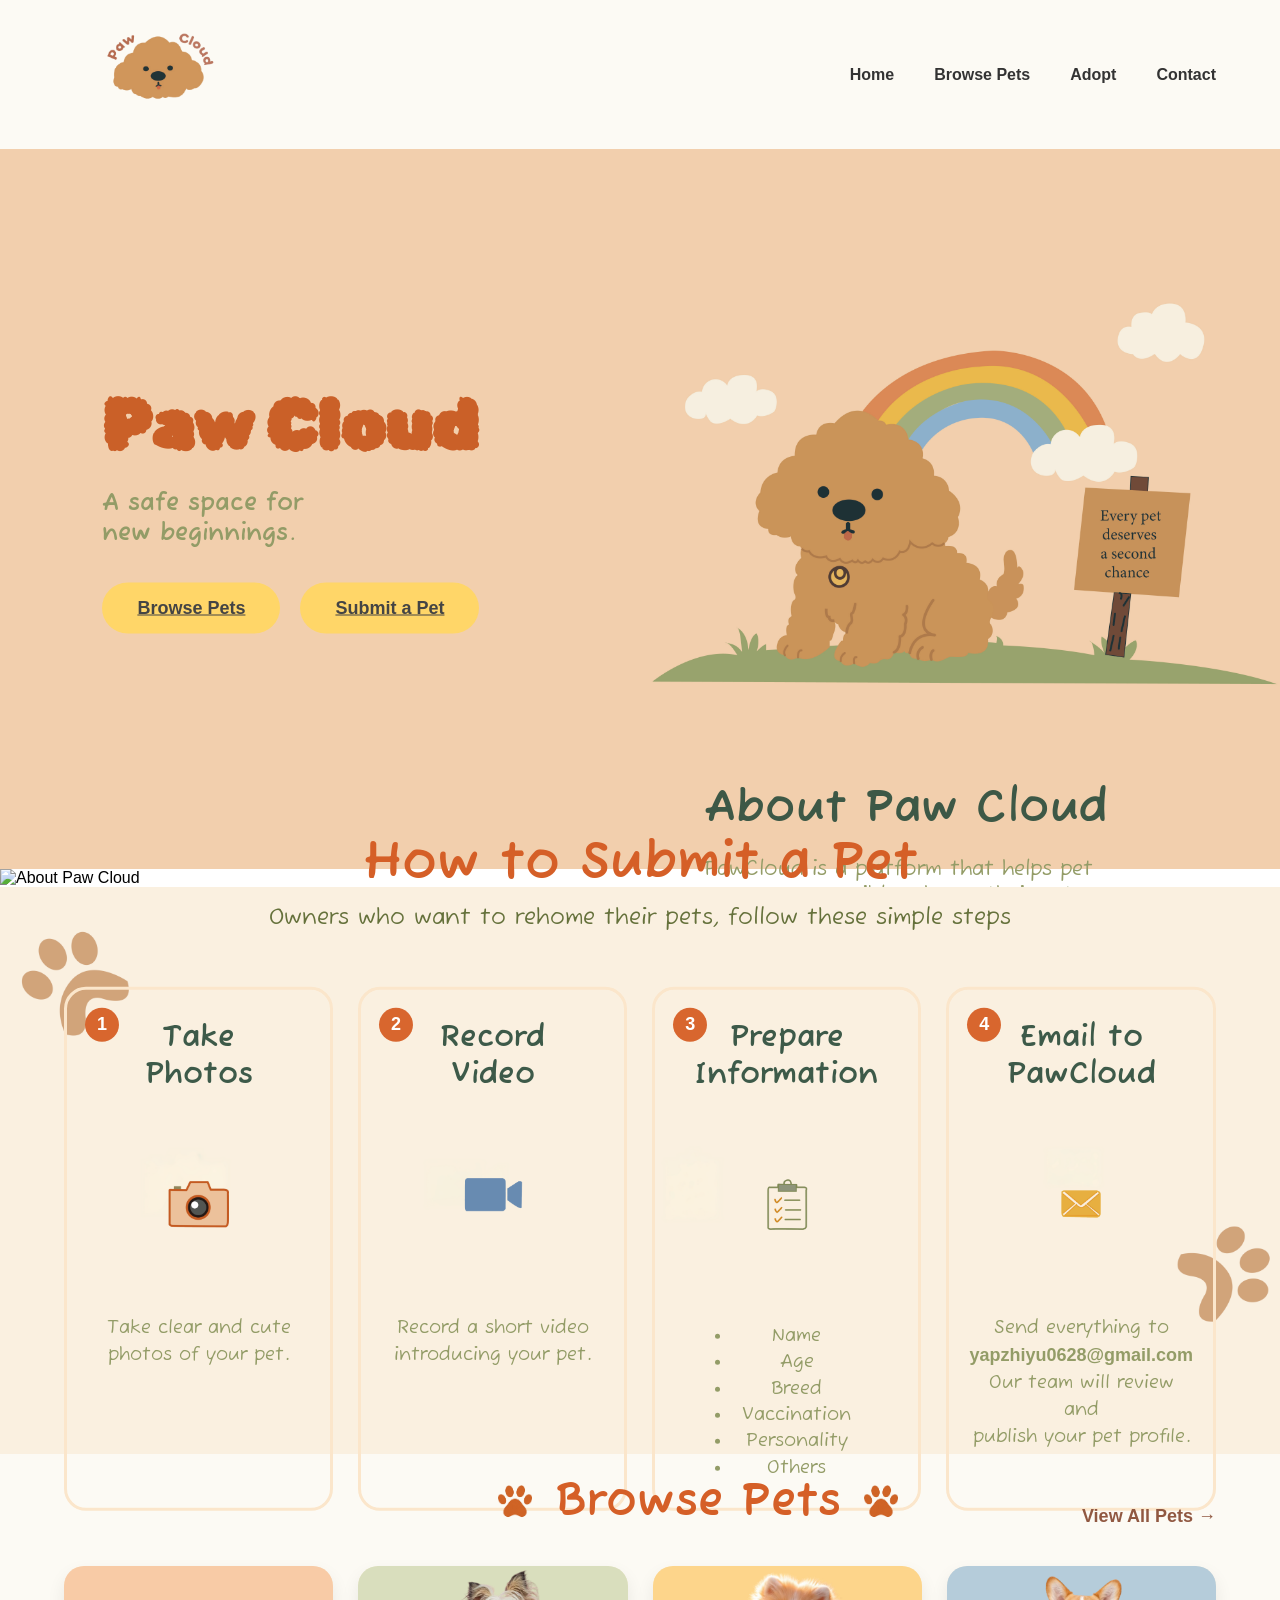
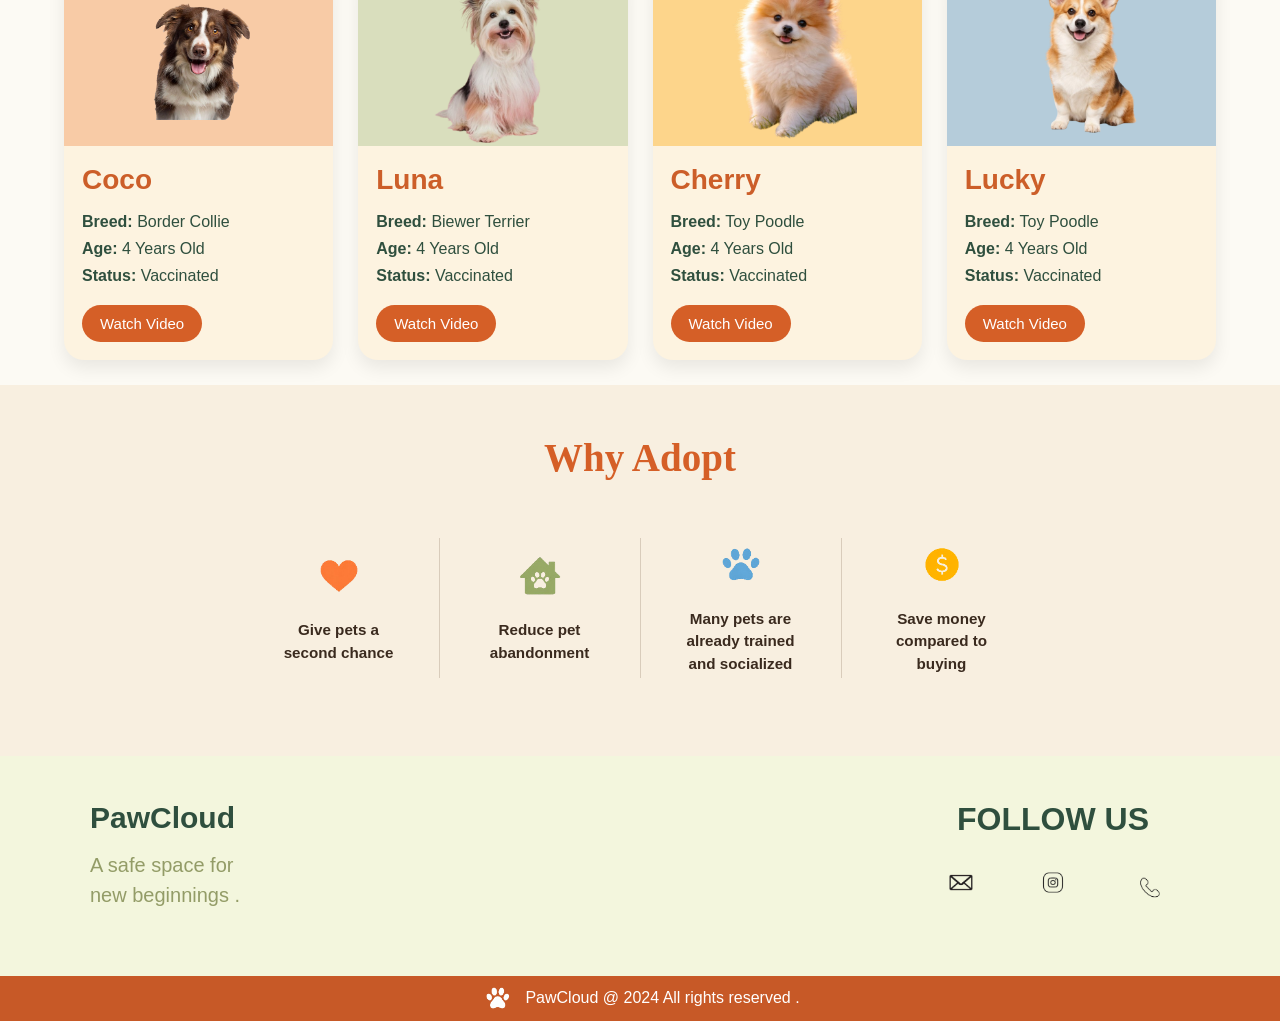
==== commit 3bcea115: "Update index.html" ====
--- a/index.html
+++ b/index.html
@@ -26,7 +26,7 @@
 
 <!---------- First Part ----------!>
  <section class="hero" id="home">
-    <img src="Banner.jpg" alt="Banner" class="hero-image">
+    <img src="New Banner-01.jpg" alt="Banner" class="hero-image">
     <div class="hero-content">
         <h1>Paw Cloud</h1>
         <p>A safe space for <br/>new beginnings.</p>
--- a/Style.css
+++ b/Style.css
@@ -1481,6 +1481,14 @@
     gap:15px;
 }
 
+	/* Watch Video */
+.watch-btn{
+    display:block;
+    width:80%;
+    margin:15px auto 0;
+    text-align:center;
+}
+	
 .title{
     padding:0;
     width:100%;
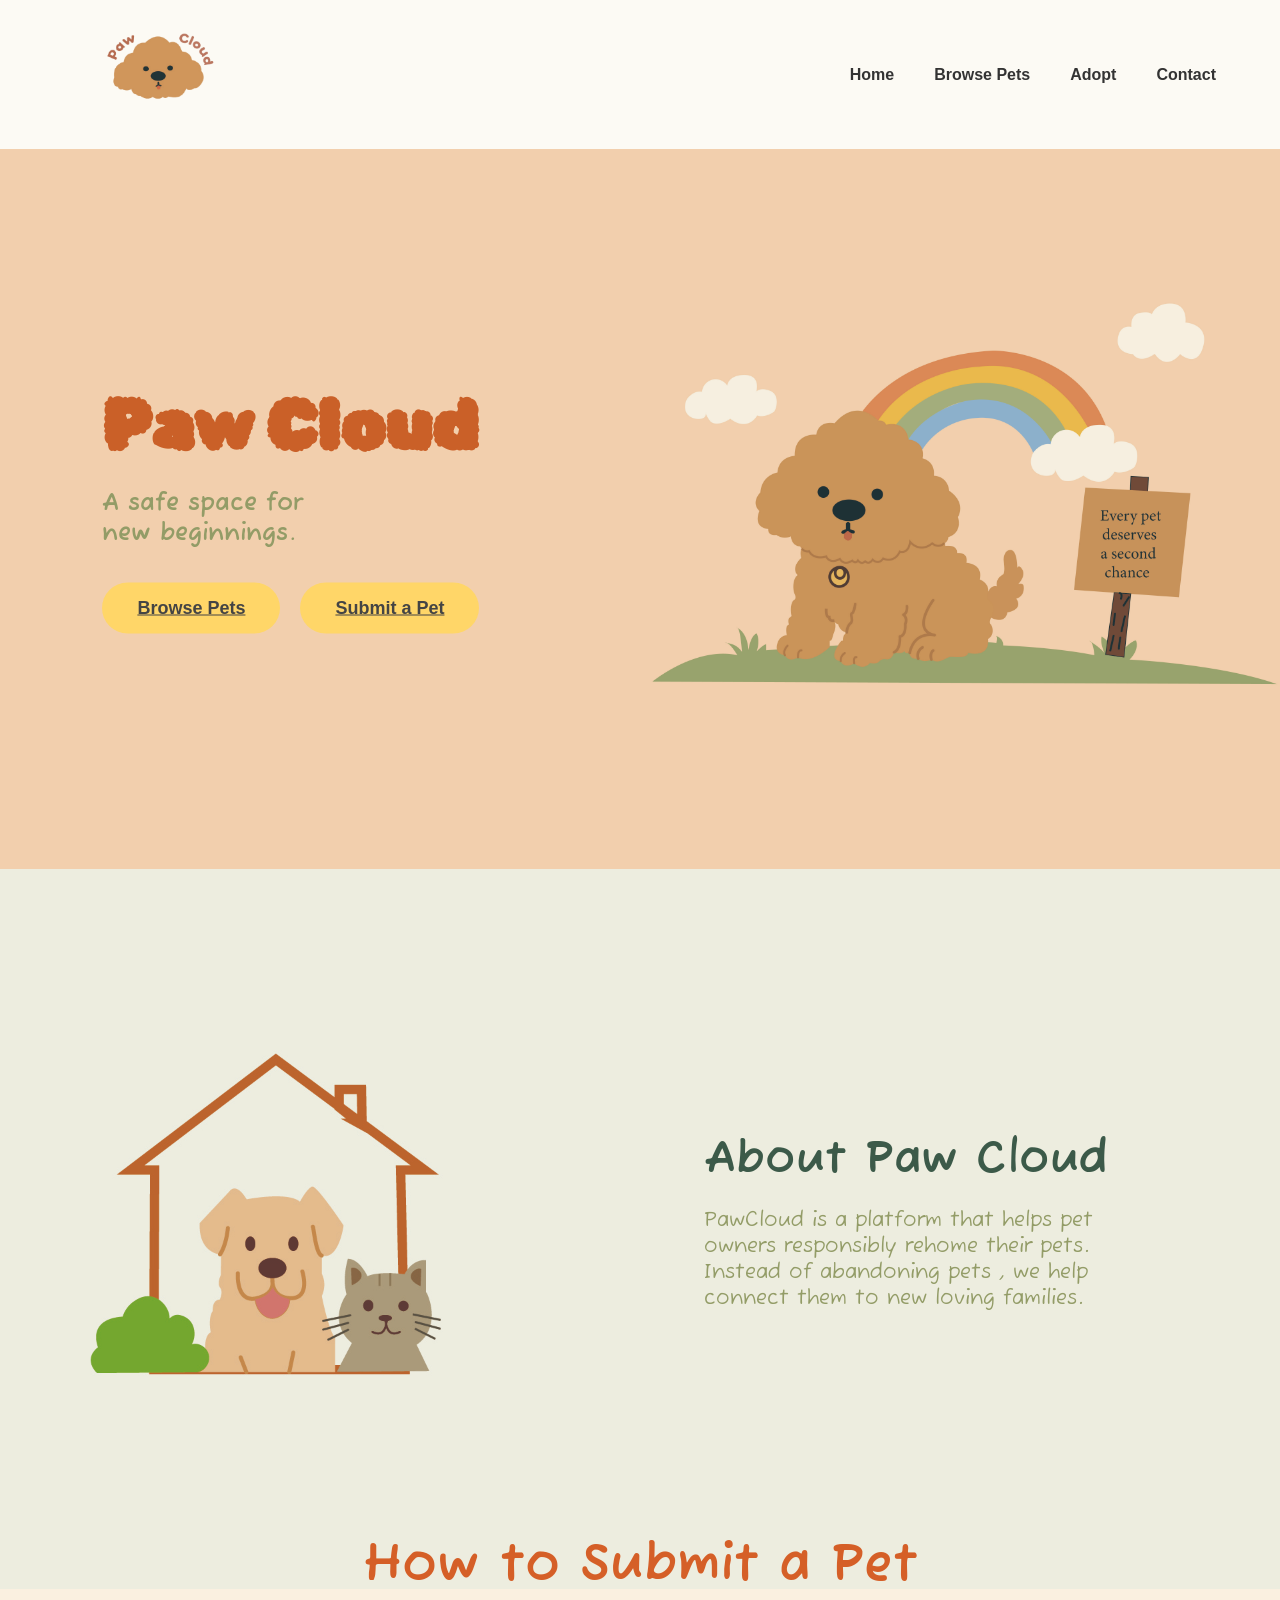
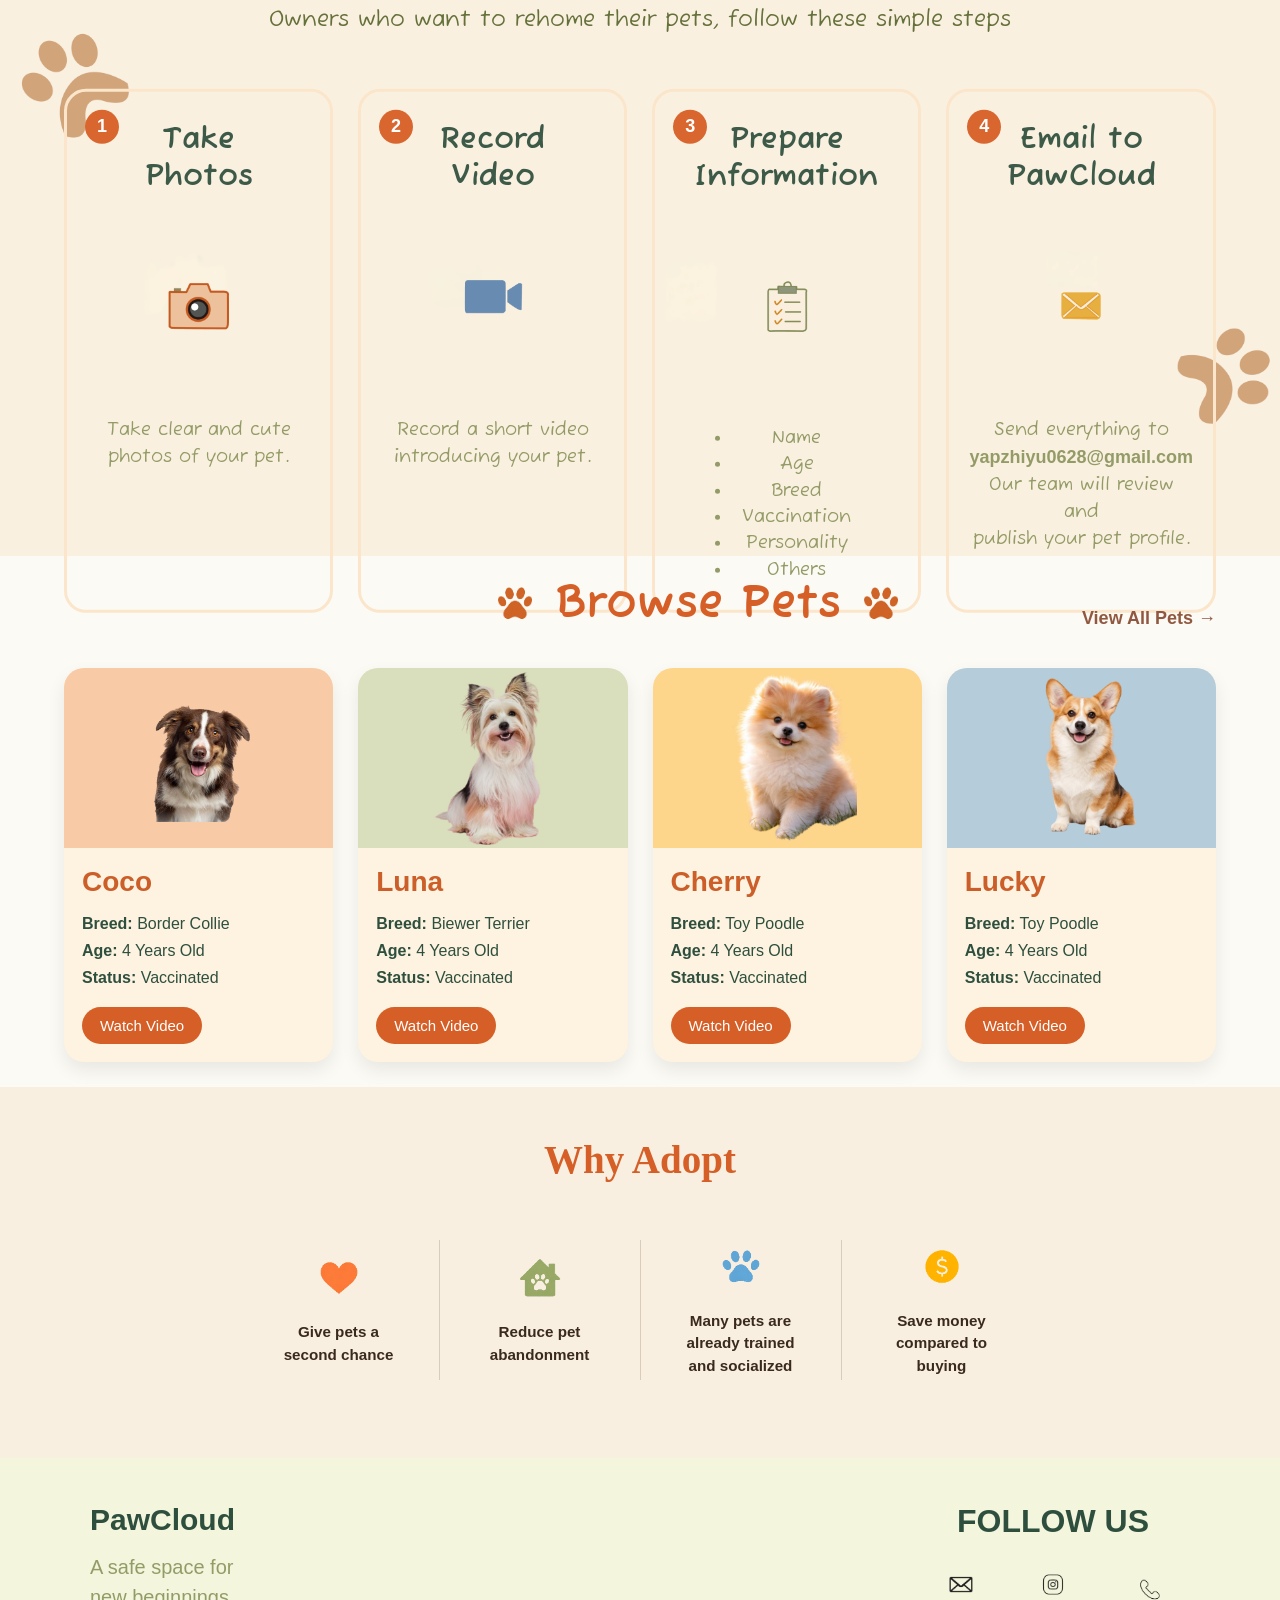
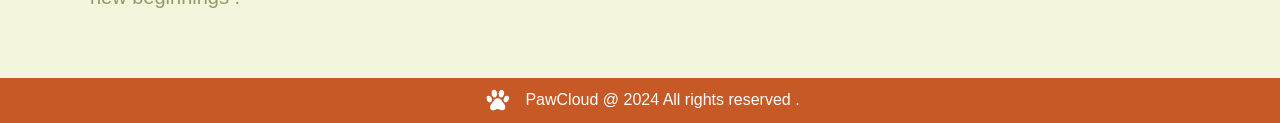
==== commit 9650a847: "Update index.html" ====
--- a/index.html
+++ b/index.html
@@ -39,7 +39,7 @@
 
 <!---------- Second Part ----------!>
 <section class="about"id="about">
-    <img src="Second.jpg" alt="About Paw Cloud">
+    <img src="New Second-01.jpg" alt="About Paw Cloud">
     <div class="about-content">
         <h2>About Paw Cloud</h2>
         <p>
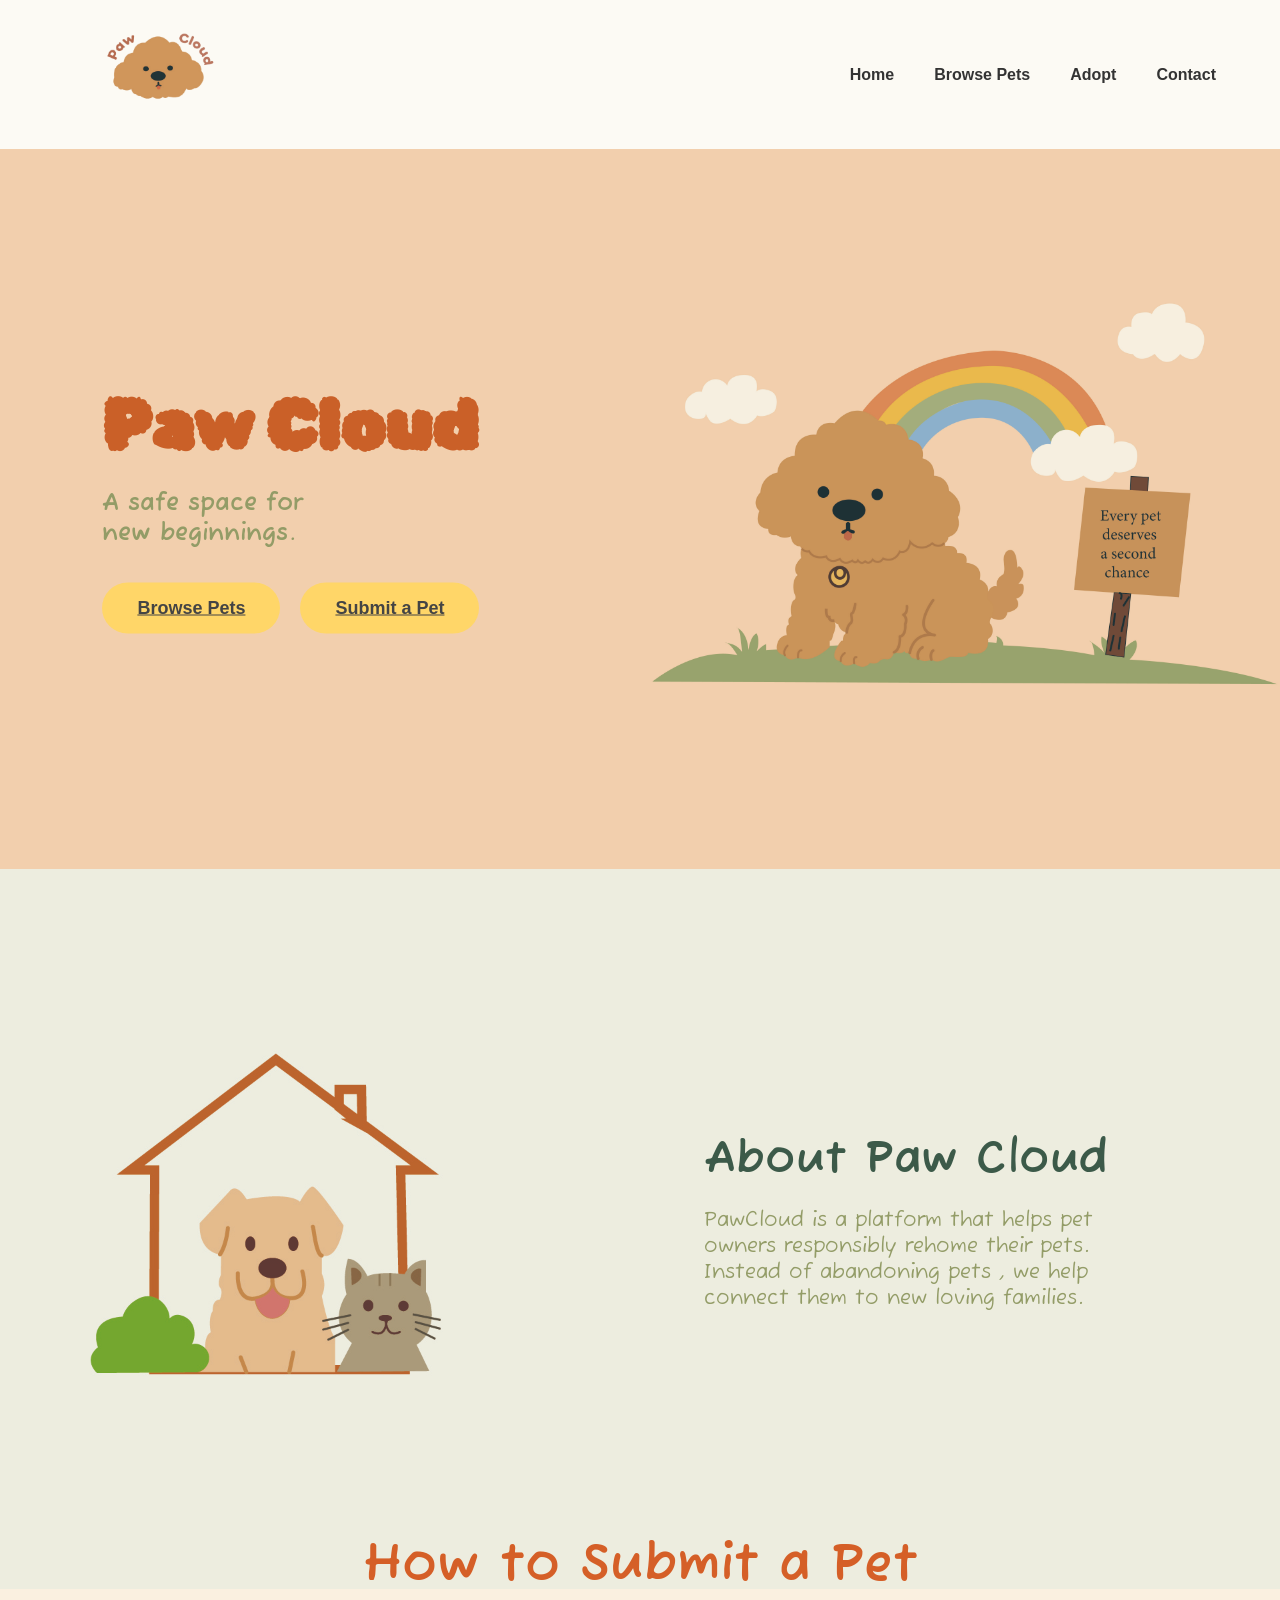
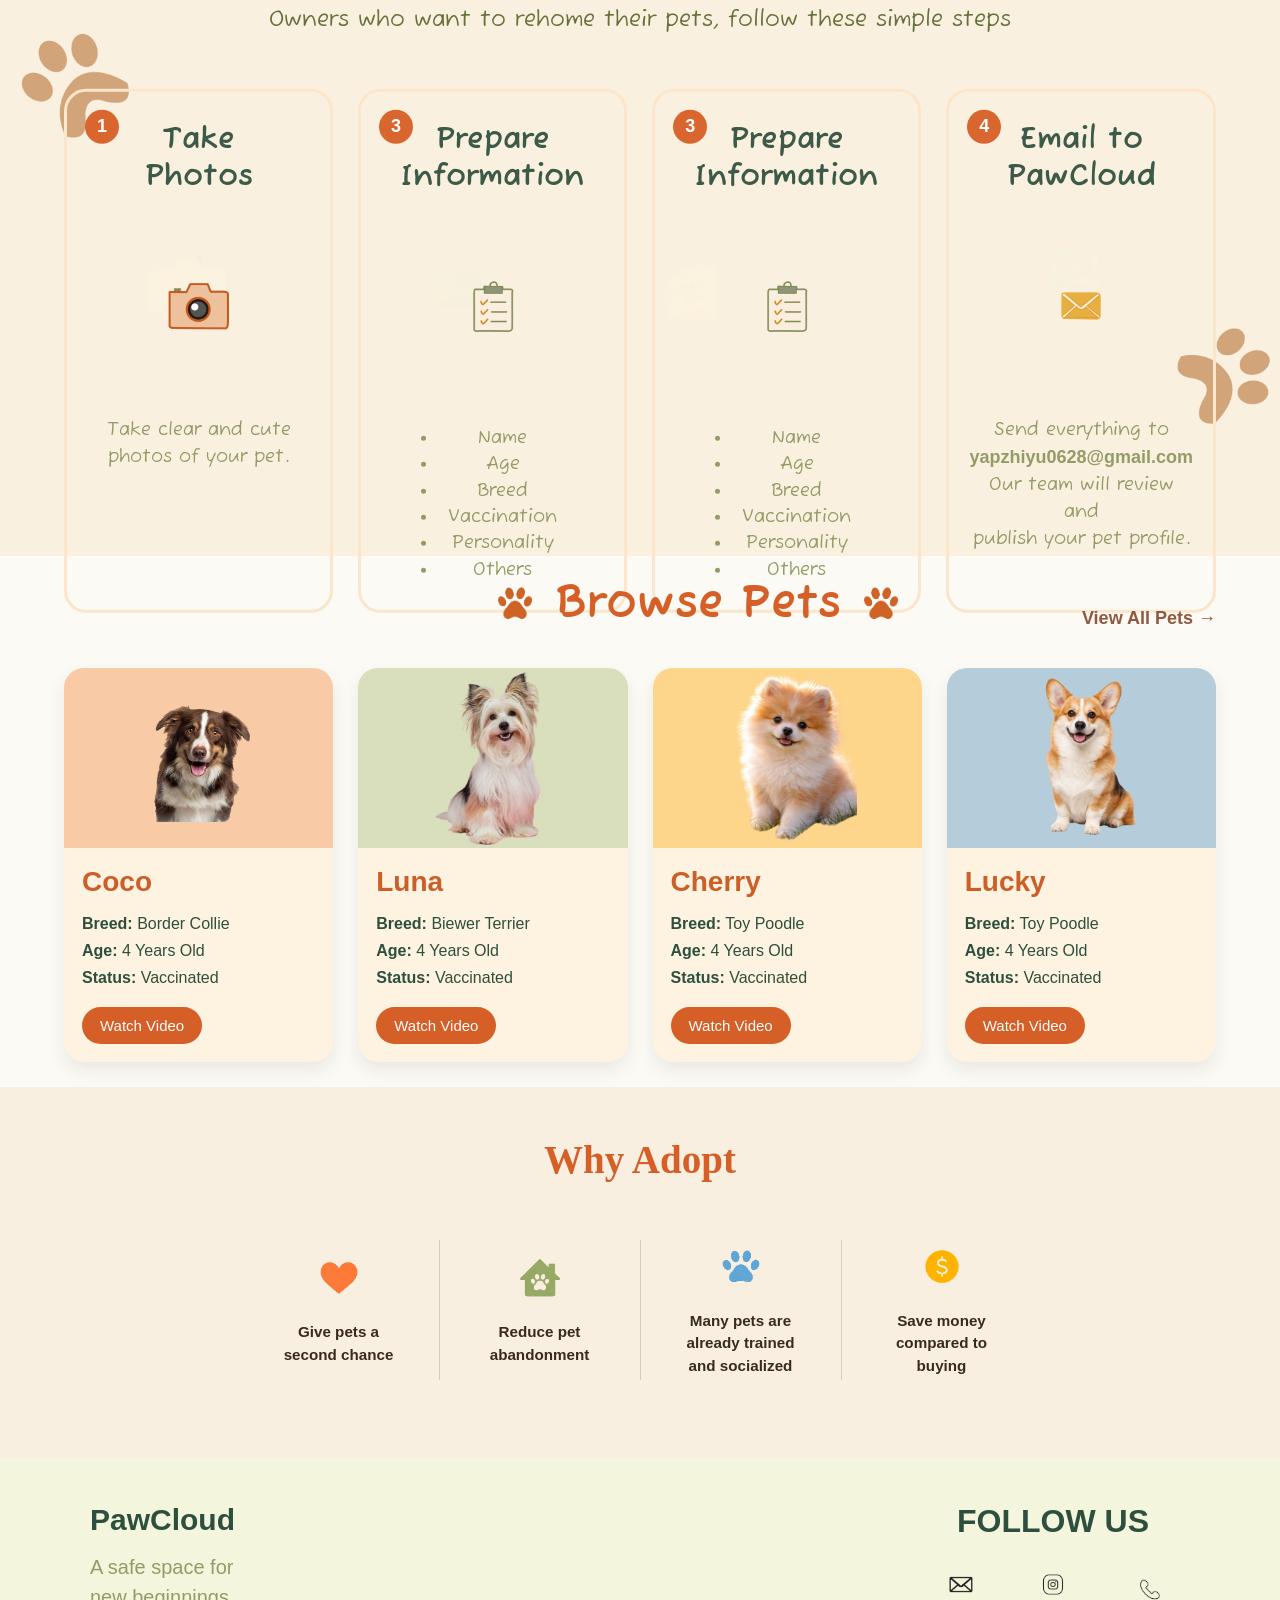
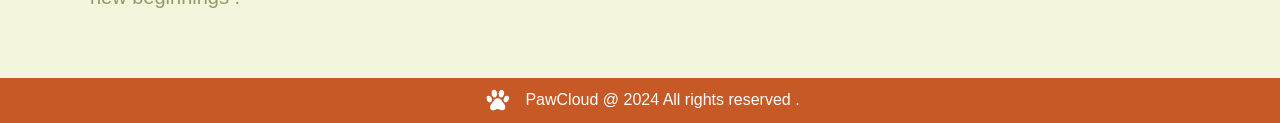
==== commit 453bbdeb: "Update index.html" ====
--- a/index.html
+++ b/index.html
@@ -73,15 +73,20 @@
 
             </div>
 
-            <div class="submit-card">
-                <div class="step">2</div>
-                <h3>Record<br>Video</h3>
-                <img src="video.png" alt="Video">
-                <p>
-                    Record a short video<br/>
-					introducing your pet.
-                </p>
-            </div>
+          <div class="submit-card info-card">
+    <div class="step">3</div>
+    <h3>Prepare<br>Information</h3>
+    <img src="form.png" alt="Form">
+
+    <ul>
+        <li>Name</li>
+        <li>Age</li>
+        <li>Breed</li>
+        <li>Vaccination</li>
+        <li>Personality</li>
+        <li>Others</li>
+    </ul>
+</div>
 
             <div class="submit-card">
                 <div class="step">3</div>
@@ -177,7 +182,7 @@
                 <p><strong>Breed:</strong> Toy Poodle</p>
                 <p><strong>Age:</strong> 4 Years Old</p>
                 <p><strong>Status:</strong> Vaccinated</p>
-                <a href="https://youtu.be/uJPkQ1cREfA?si=dCvbia35GSRGeK9K" target="_blank" class="watch-btn">
+                <a href="https://youtu.be/n3RW2fELHdI" target="_blank" class="watch-btn">
                     Watch Video
                 </a>
             </div>
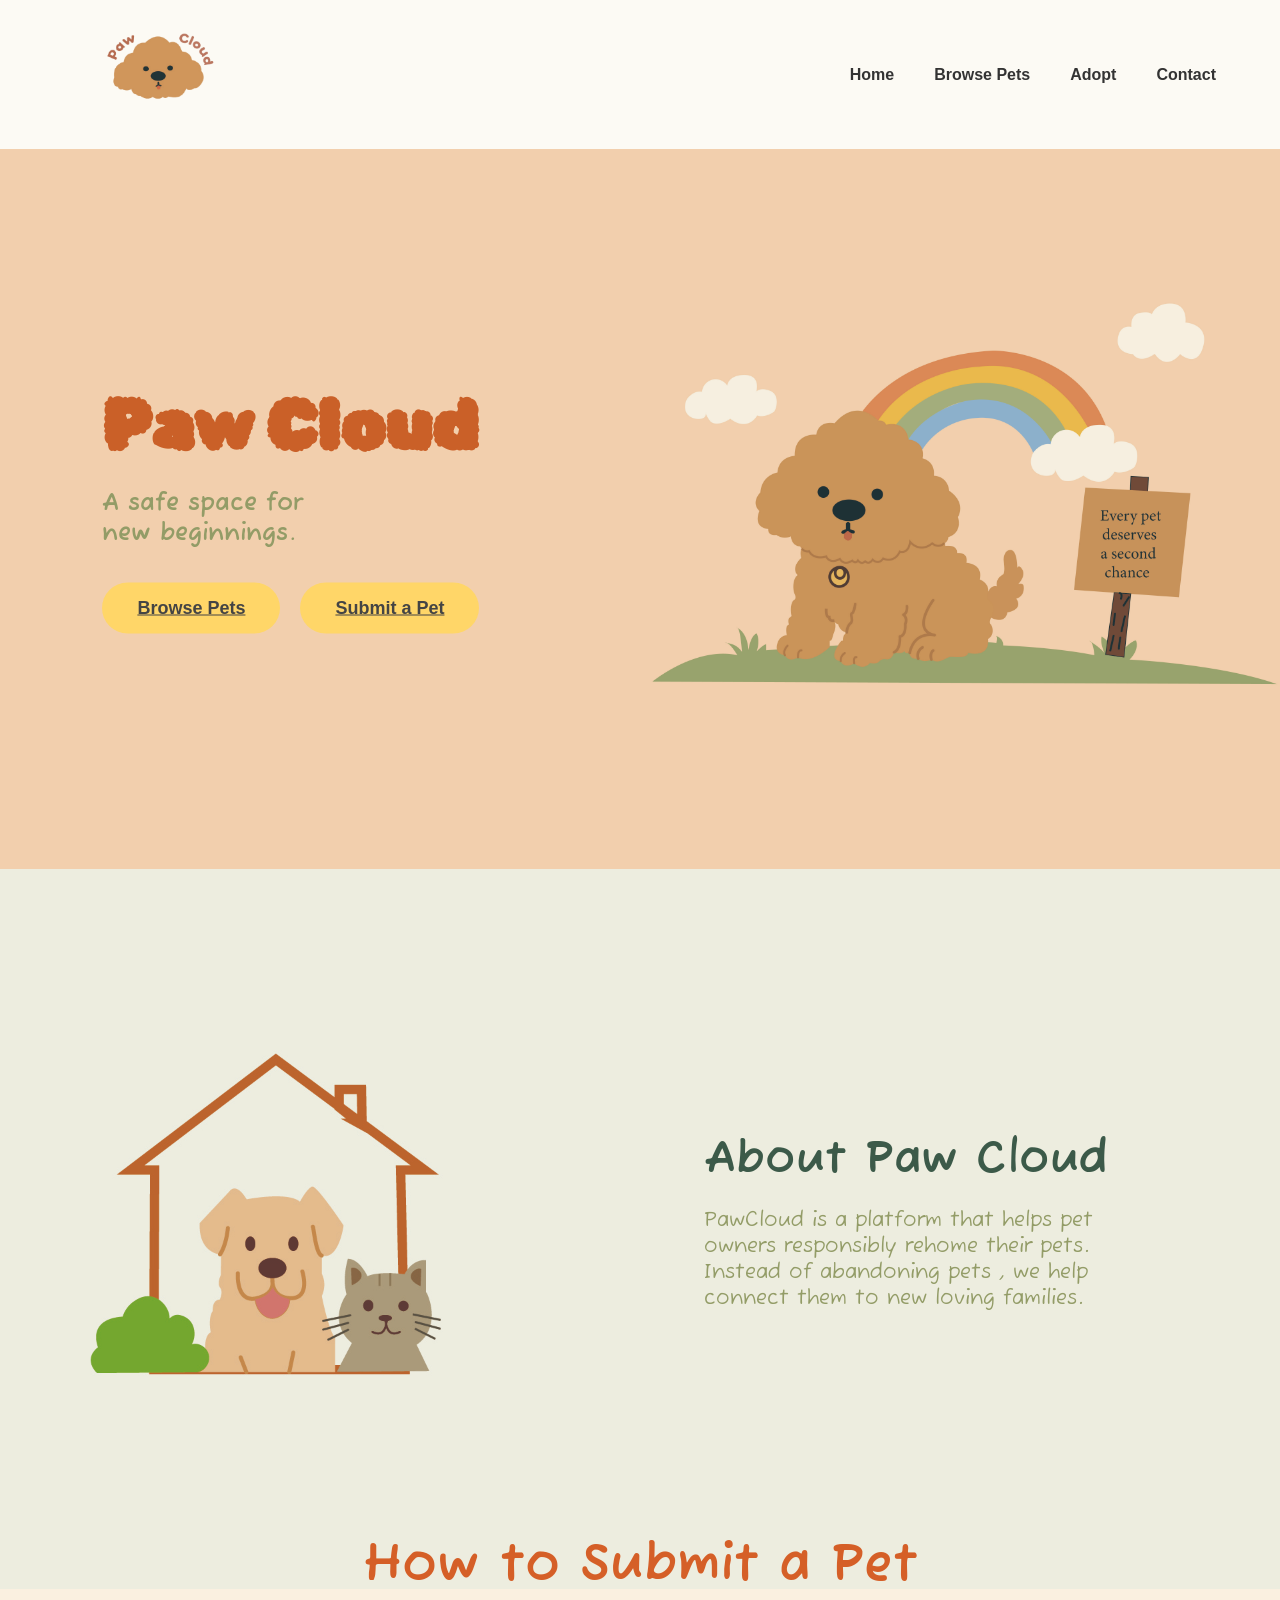
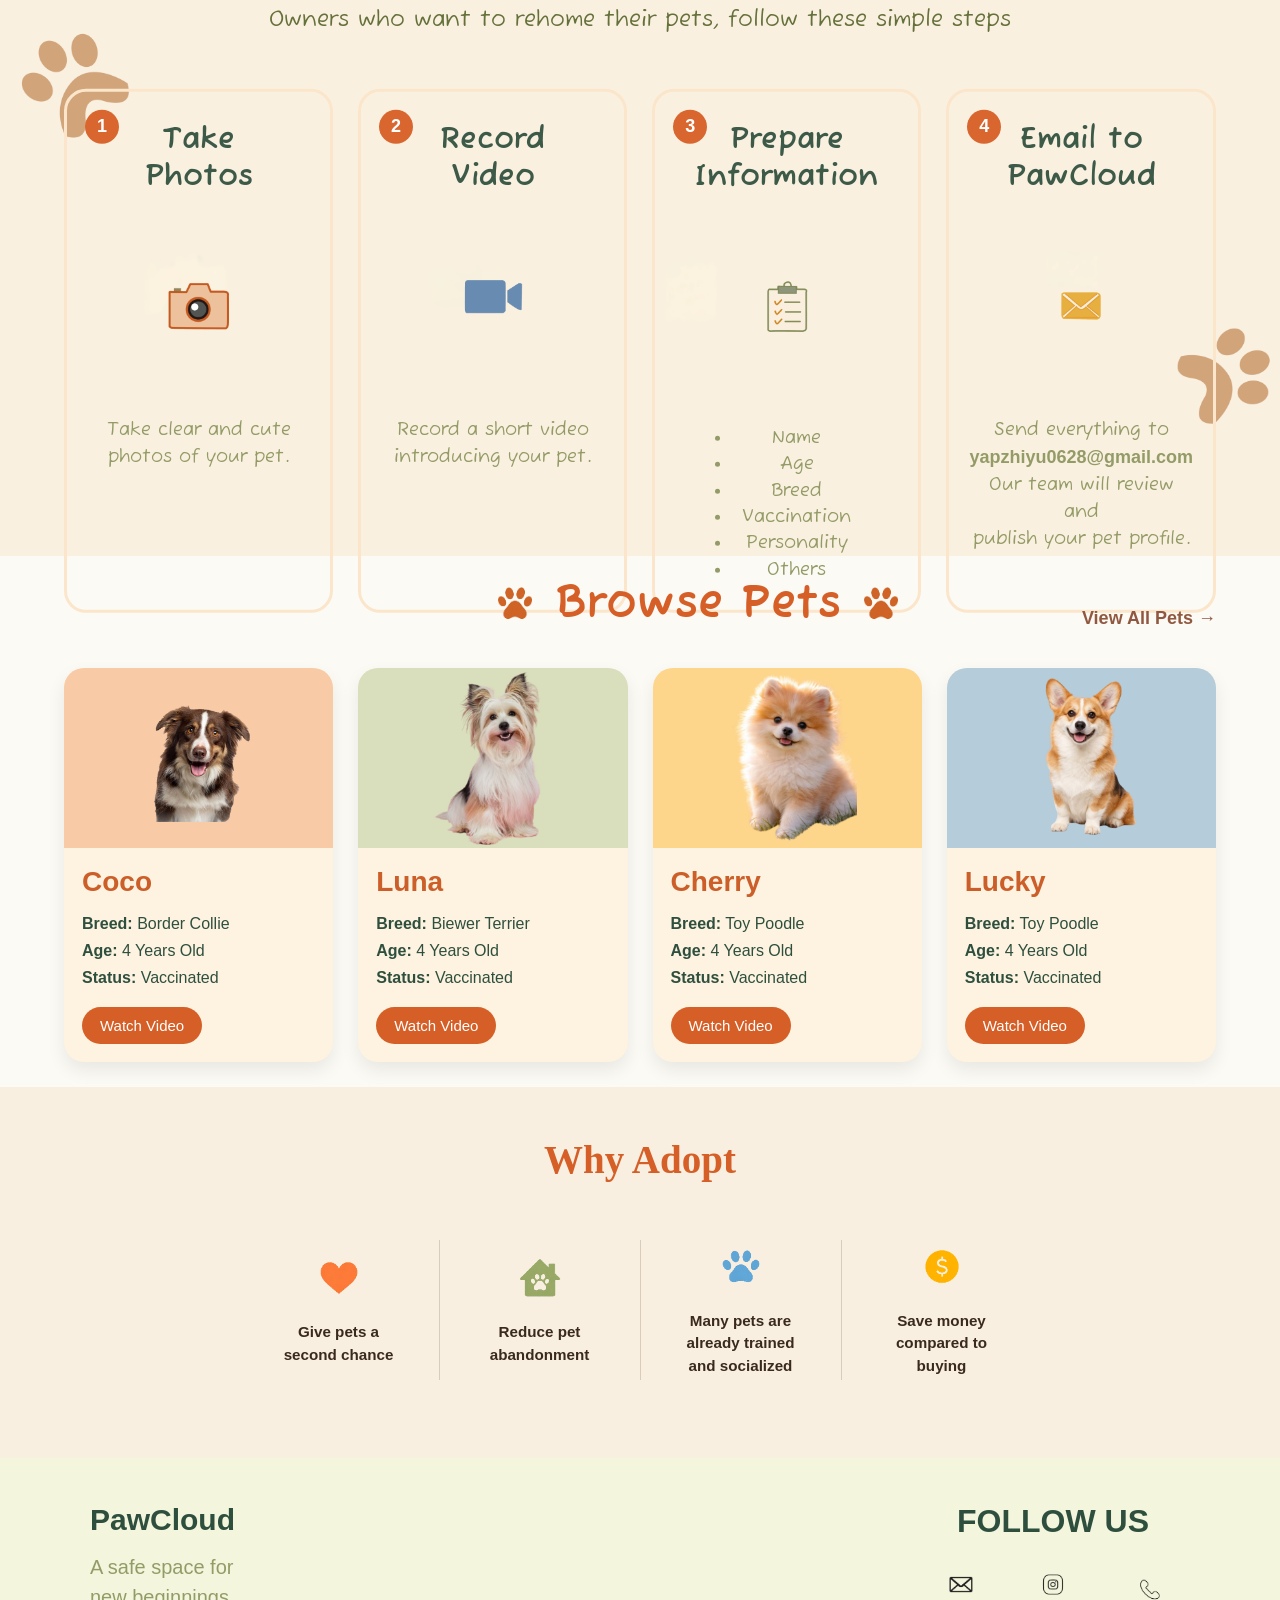
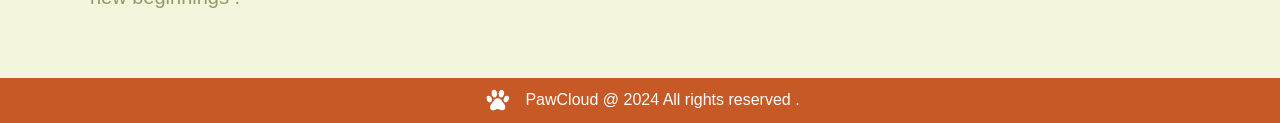
==== commit 6311adc2: "Update index.html" ====
--- a/index.html
+++ b/index.html
@@ -73,6 +73,13 @@
 
             </div>
 
+        <div class="submit-card"> 
+	<div class="step">2</div> 
+	<h3>Record<br>Video</h3>
+	<img src="video.png" alt="Video"> 
+	<p> Record a short video<br/> introducing your pet. </p> </div>
+
+           
           <div class="submit-card info-card">
     <div class="step">3</div>
     <h3>Prepare<br>Information</h3>
@@ -88,21 +95,7 @@
     </ul>
 </div>
 
-            <div class="submit-card">
-                <div class="step">3</div>
-                <h3>Prepare<br>Information</h3>
-                <img src="form.png" alt="Form">
-                <ul>
-                    <li>Name</li>
-                    <li>Age</li>
-                    <li>Breed</li>
-                    <li>Vaccination</li>
-                    <li>Personality</li>
-                    <li>Others</li>
-                </ul>
-            </div>
-
-            <div class="submit-card">
+            <div class="submit-card info-card">
                 <div class="step">4</div>
                 <h3>Email to<br/>PawCloud</h3>
                 <img src="email.png" alt="Email">
--- a/Style.css
+++ b/Style.css
@@ -296,17 +296,23 @@
 /* List */
 
 .submit-card ul{
-    width:170px;
     margin-top:-5px;
+    color:#939C67;
+    font-family:'Fuzzy Bubbles', cursive;
+    font-size:18px;
+    line-height:1.5;
+}
+
+.info-card ul{
+    display:inline-block;
+    width:auto;
+    margin-top:-5px;
+    margin-bottom:0;
     padding-left:20px;
     text-align:left;
-    color:#939C67;
-    font-family:'Fuzzy Bubbles',cursive;
-    font-size:18px;
-    line-height:1.5;
-}
-
-.submit-card li{
+}
+
+.info-card li{
     margin-bottom:3px;
 }
 
